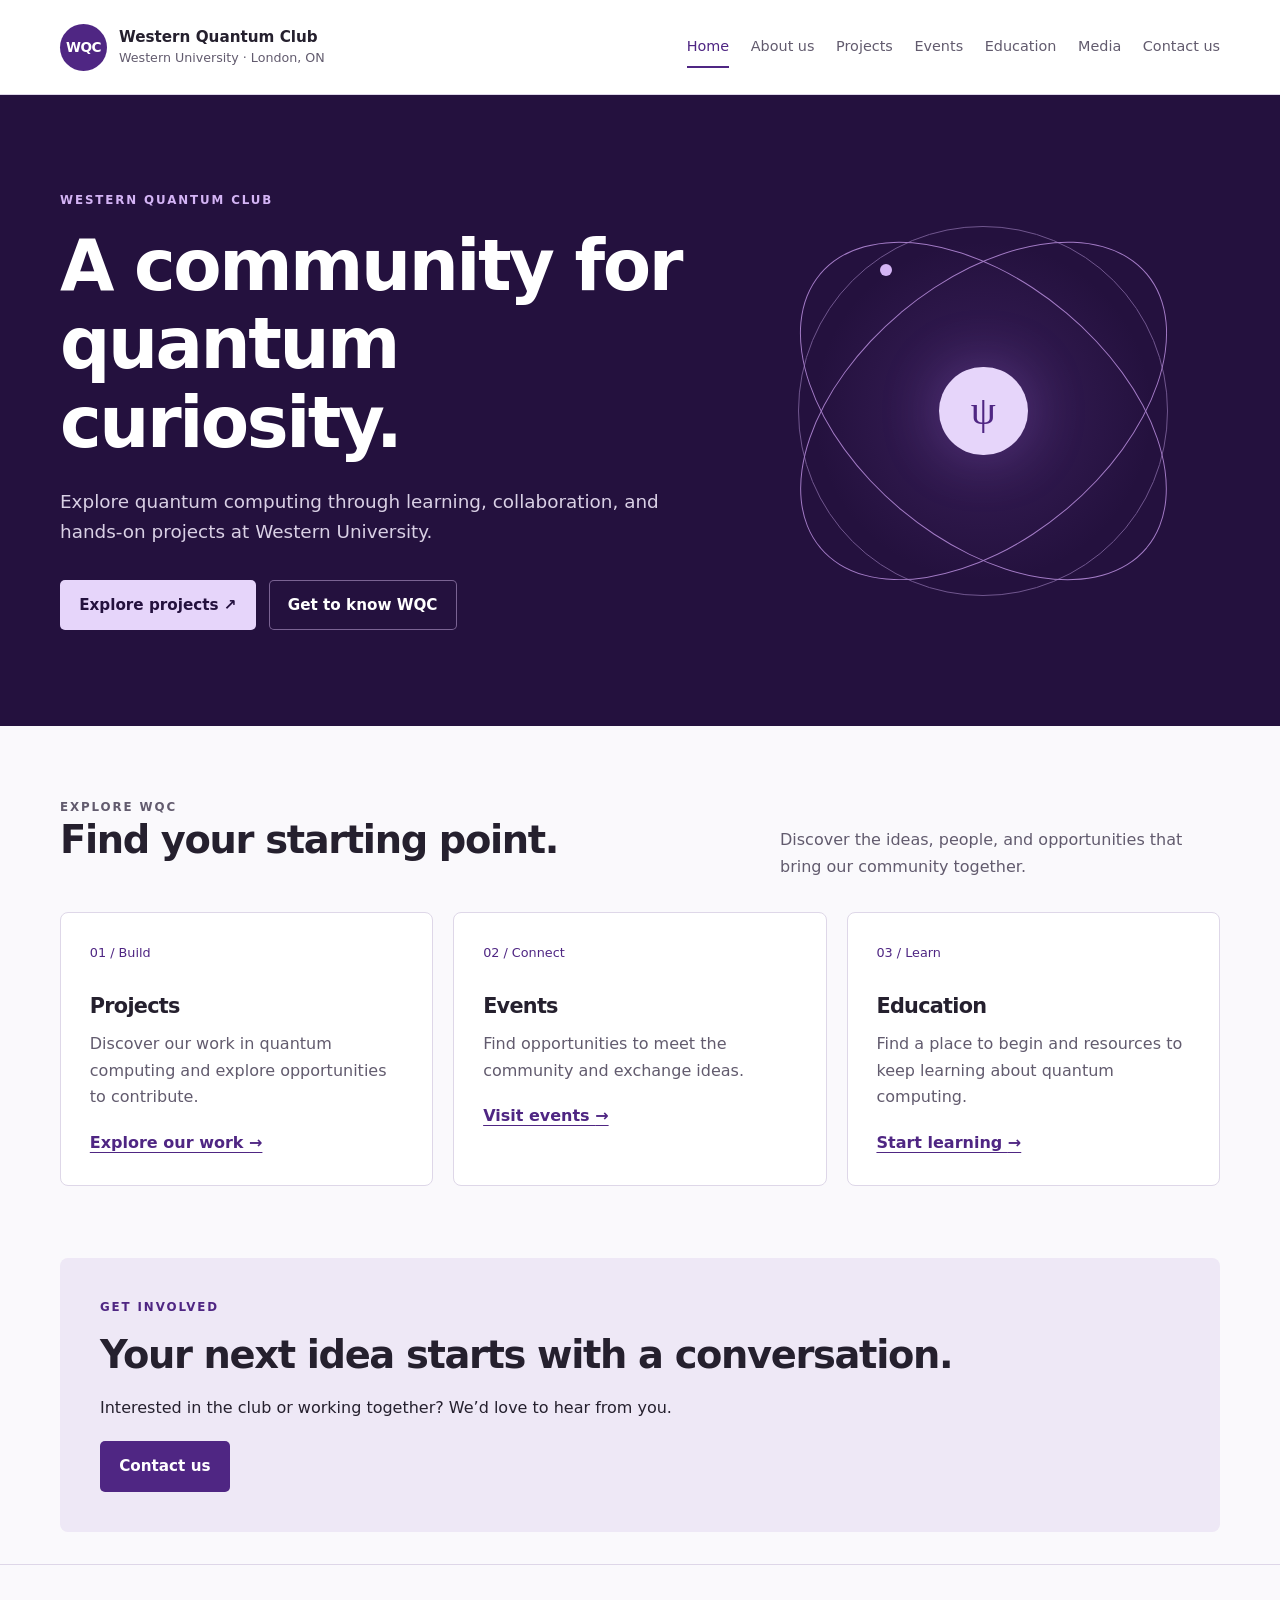
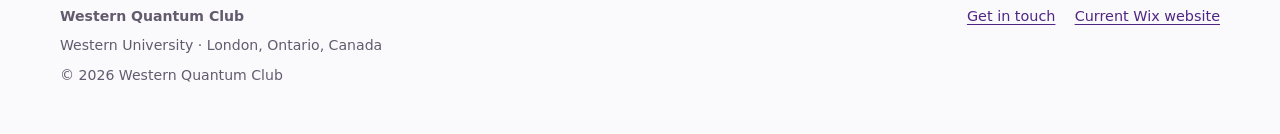
==== index.html @ f43104e0 "Add WQC website starter template" ====
<!doctype html>
<html lang="en">
<head>
  <meta charset="utf-8">
  <meta name="viewport" content="width=device-width, initial-scale=1">
  <title>Home | Western Quantum Club</title>
  <meta name="description" content="Explore quantum computing with Western Quantum Club at Western University.">
  <link rel="stylesheet" href="assets/css/styles.css">
  <script src="assets/js/site.js" defer></script>
</head>
<body data-page="home">
  <a class="skip-link" href="#main">Skip to content</a>
  <header id="site-header" class="site-header"></header>
  <main id="main" tabindex="-1">
    <!-- Landing page owner: replace this starter content as migration proceeds. -->
    <section class="hero">
      <div class="container hero-grid">
        <div>
          <p class="eyebrow">Western Quantum Club</p>
          <h1>A community for<br>quantum curiosity.</h1>
          <p class="lead">Explore quantum computing through learning, collaboration, and hands-on projects at Western University.</p>
          <div class="actions">
            <a class="button" href="projects/">Explore projects <span aria-hidden="true">↗</span></a>
            <a class="button secondary" href="about/">Get to know WQC</a>
          </div>
        </div>
        <div class="quantum-art" aria-hidden="true"><span>ψ</span><i></i></div>
      </div>
    </section>
    <section class="section container" aria-labelledby="explore-heading">
      <div class="section-heading">
        <div><p class="eyebrow">Explore WQC</p><h2 id="explore-heading">Find your starting point.</h2></div>
        <p>Discover the ideas, people, and opportunities that bring our community together.</p>
      </div>
      <div class="cards">
        <article class="card"><span class="card-number">01 / Build</span><h3>Projects</h3><p>Discover our work in quantum computing and explore opportunities to contribute.</p><a href="projects/">Explore our work <span aria-hidden="true">→</span></a></article>
        <article class="card"><span class="card-number">02 / Connect</span><h3>Events</h3><p>Find opportunities to meet the community and exchange ideas.</p><a href="events/">Visit events <span aria-hidden="true">→</span></a></article>
        <article class="card"><span class="card-number">03 / Learn</span><h3>Education</h3><p>Find a place to begin and resources to keep learning about quantum computing.</p><a href="education/">Start learning <span aria-hidden="true">→</span></a></article>
      </div>
    </section>
    <section class="container" aria-labelledby="community-heading">
      <div class="callout"><p class="eyebrow">Get involved</p><h2 id="community-heading">Your next idea starts with a conversation.</h2><p>Interested in the club or working together? We’d love to hear from you.</p><a class="button" href="contact/">Contact us</a></div>
    </section>
  </main>
  <footer id="site-footer" class="site-footer"></footer>
</body>
</html>
---- assets/css/styles.css ----
/* Shared design tokens: change club-wide colours and spacing here. */
:root {
  --purple: #4f2683;
  --purple-dark: #24113e;
  --lavender: #eee8f6;
  --paper: #faf9fc;
  --ink: #25202e;
  --muted: #625b6e;
  --line: #ded7e8;
  --width: 1160px;
}
* { box-sizing: border-box; }
body { margin: 0; background: var(--paper); color: var(--ink); font-family: system-ui, -apple-system, BlinkMacSystemFont, "Segoe UI", sans-serif; line-height: 1.65; }
a { color: var(--purple); text-underline-offset: .22em; }
a:hover { text-decoration-thickness: 2px; }
button { font: inherit; }
:focus-visible { outline: 3px solid #ae6ee8; outline-offset: 5px; }
.container { width: min(var(--width), calc(100% - 3rem)); margin-inline: auto; }
.skip-link { position: absolute; left: 1rem; top: -6rem; padding: .7rem 1rem; background: white; z-index: 20; }
.skip-link:focus { top: 1rem; }
.site-header { background: white; border-bottom: 1px solid var(--line); }
.header-inner { display: flex; align-items: center; justify-content: space-between; gap: 2rem; min-height: 94px; }
.brand { display: flex; align-items: center; gap: .75rem; text-decoration: none; color: var(--ink); line-height: 1.25; font-size: .95rem; font-weight: 650; }
.brand-mark { display: grid; place-items: center; width: 47px; height: 47px; border-radius: 50%; background: var(--purple); color: white; font-size: .85rem; letter-spacing: -.04em; }
.brand small { display: block; color: var(--muted); font-weight: 400; margin-top: .2rem; }
.nav-links { display: flex; gap: 1.35rem; align-items: center; }
.nav-links a { color: var(--muted); text-decoration: none; font-size: .9rem; padding-block: .45rem; }
.nav-links a:hover, .nav-links a[aria-current="page"] { color: var(--purple); }
.nav-links a[aria-current="page"] { box-shadow: 0 2px var(--purple); }
.menu-toggle { display: none; border: 1px solid var(--line); background: white; padding: .4rem .8rem; border-radius: 6px; color: var(--purple); cursor: pointer; }
.hero { background: var(--purple-dark); color: white; padding: 6rem 0; overflow: hidden; }
.hero-grid { display: grid; grid-template-columns: 1.35fr 1fr; align-items: center; gap: 3rem; }
.eyebrow { text-transform: uppercase; font-size: .74rem; letter-spacing: .16em; font-weight: 700; color: var(--purple); margin: 0 0 1rem; }
.hero .eyebrow { color: #d4b4f5; }
h1, h2, h3 { line-height: 1.12; letter-spacing: -.035em; }
h1 { font-size: clamp(2.6rem, 5.5vw, 4.8rem); font-weight: 600; margin: 0 0 1.5rem; max-width: 850px; }
h2 { font-size: clamp(1.8rem, 3vw, 2.5rem); font-weight: 600; margin: 0 0 1.2rem; }
h3 { font-size: 1.3rem; font-weight: 600; margin: 0 0 .8rem; }
p { margin: 0 0 1.2rem; }
.lead { max-width: 660px; font-size: 1.15rem; color: var(--muted); }
.hero .lead { color: #d9d0e5; }
.actions { display: flex; flex-wrap: wrap; gap: .8rem; margin-top: 2rem; }
.button { display: inline-block; padding: .8rem 1.2rem; background: var(--purple); color: white; border-radius: 5px; text-decoration: none; font-weight: 600; font-size: .95rem; }
.hero .button { background: #e6d5fa; color: var(--purple-dark); }
.hero .button.secondary { background: transparent; color: white; box-shadow: inset 0 0 0 1px #7a6393; }
.button:hover { filter: brightness(.93); }
.quantum-art { position: relative; width: 100%; max-width: 370px; aspect-ratio: 1; margin-inline: auto; border: 1px solid #70568e; border-radius: 50%; background: radial-gradient(circle, #7548a742, transparent 65%); }
.quantum-art::before, .quantum-art::after { content: ""; position: absolute; inset: 15% -8%; border: 1px solid #a37bc6; border-radius: 50%; transform: rotate(-40deg); }
.quantum-art::after { transform: rotate(40deg); }
.quantum-art span { position: absolute; inset: 38%; border-radius: 50%; display: grid; place-items: center; background: #e6d5fa; color: var(--purple); font: 2.5rem Georgia, serif; box-shadow: 0 0 60px #bc83ff40; }
.quantum-art i { position: absolute; top: 10%; left: 22%; width: 12px; height: 12px; background: #d4b4f5; border-radius: 50%; }
.section { padding-block: 4.5rem; }
.section-heading { display: flex; justify-content: space-between; align-items: end; gap: 2rem; margin-bottom: 2rem; }
.section-heading p { max-width: 440px; color: var(--muted); margin: 0; }
.cards { display: grid; grid-template-columns: repeat(3, 1fr); gap: 1.25rem; }
.card { background: white; border: 1px solid var(--line); padding: 1.8rem; border-radius: 8px; }
.card p { color: var(--muted); }
.card-number { display: block; color: var(--purple); font-size: .8rem; margin-bottom: 2rem; }
.card a { font-weight: 600; }
.callout { padding: 2.5rem; background: var(--lavender); border-radius: 8px; }
.page-intro { padding-block: 4rem 3rem; border-bottom: 1px solid var(--line); background: var(--lavender); }
.page-intro h1 { font-size: clamp(2.6rem, 5vw, 4rem); }
.breadcrumb { font-size: .85rem; color: var(--muted); margin-bottom: 2rem; }
.content-grid { display: grid; grid-template-columns: 1.4fr 1fr; gap: 3rem; align-items: start; }
.placeholder { background: white; border: 1px dashed #bcb0cb; border-radius: 8px; padding: 2rem; }
.placeholder-label { display: inline-block; font-size: .72rem; letter-spacing: .08em; text-transform: uppercase; background: var(--lavender); color: var(--purple); padding: .25rem .6rem; border-radius: 4px; margin-bottom: 1rem; }
.placeholder ul { padding-left: 1.3rem; color: var(--muted); }
.site-footer { border-top: 1px solid var(--line); padding-block: 2.5rem; margin-top: 2rem; }
.footer-inner { display: flex; justify-content: space-between; gap: 2rem; }
.site-footer p { color: var(--muted); font-size: .88rem; margin-bottom: .4rem; }
.footer-links { display: flex; gap: 1.2rem; align-items: start; font-size: .9rem; }
@media (max-width: 1000px) {
  .header-inner { flex-wrap: wrap; gap: 0; padding-block: 1rem; }
  .menu-toggle { display: inline-block; }
  .nav-links { display: none; width: 100%; flex-direction: column; align-items: stretch; gap: .2rem; padding-top: 1rem; }
  .nav-links.is-open { display: flex; }
  .nav-links a { padding: .6rem; }
  .hero { padding-block: 4rem; }
  .hero-grid { grid-template-columns: 1.4fr 1fr; }
}
@media (max-width: 680px) {
  .container { width: calc(100% - 2rem); }
  .hero-grid, .cards, .content-grid { grid-template-columns: 1fr; }
  .quantum-art { max-width: 220px; margin-top: 1rem; }
  .section { padding-block: 3rem; }
  .section-heading, .footer-inner { flex-direction: column; align-items: start; }
  .callout { padding: 1.5rem; }
  .page-intro { padding-block: 2.5rem 2rem; }
}
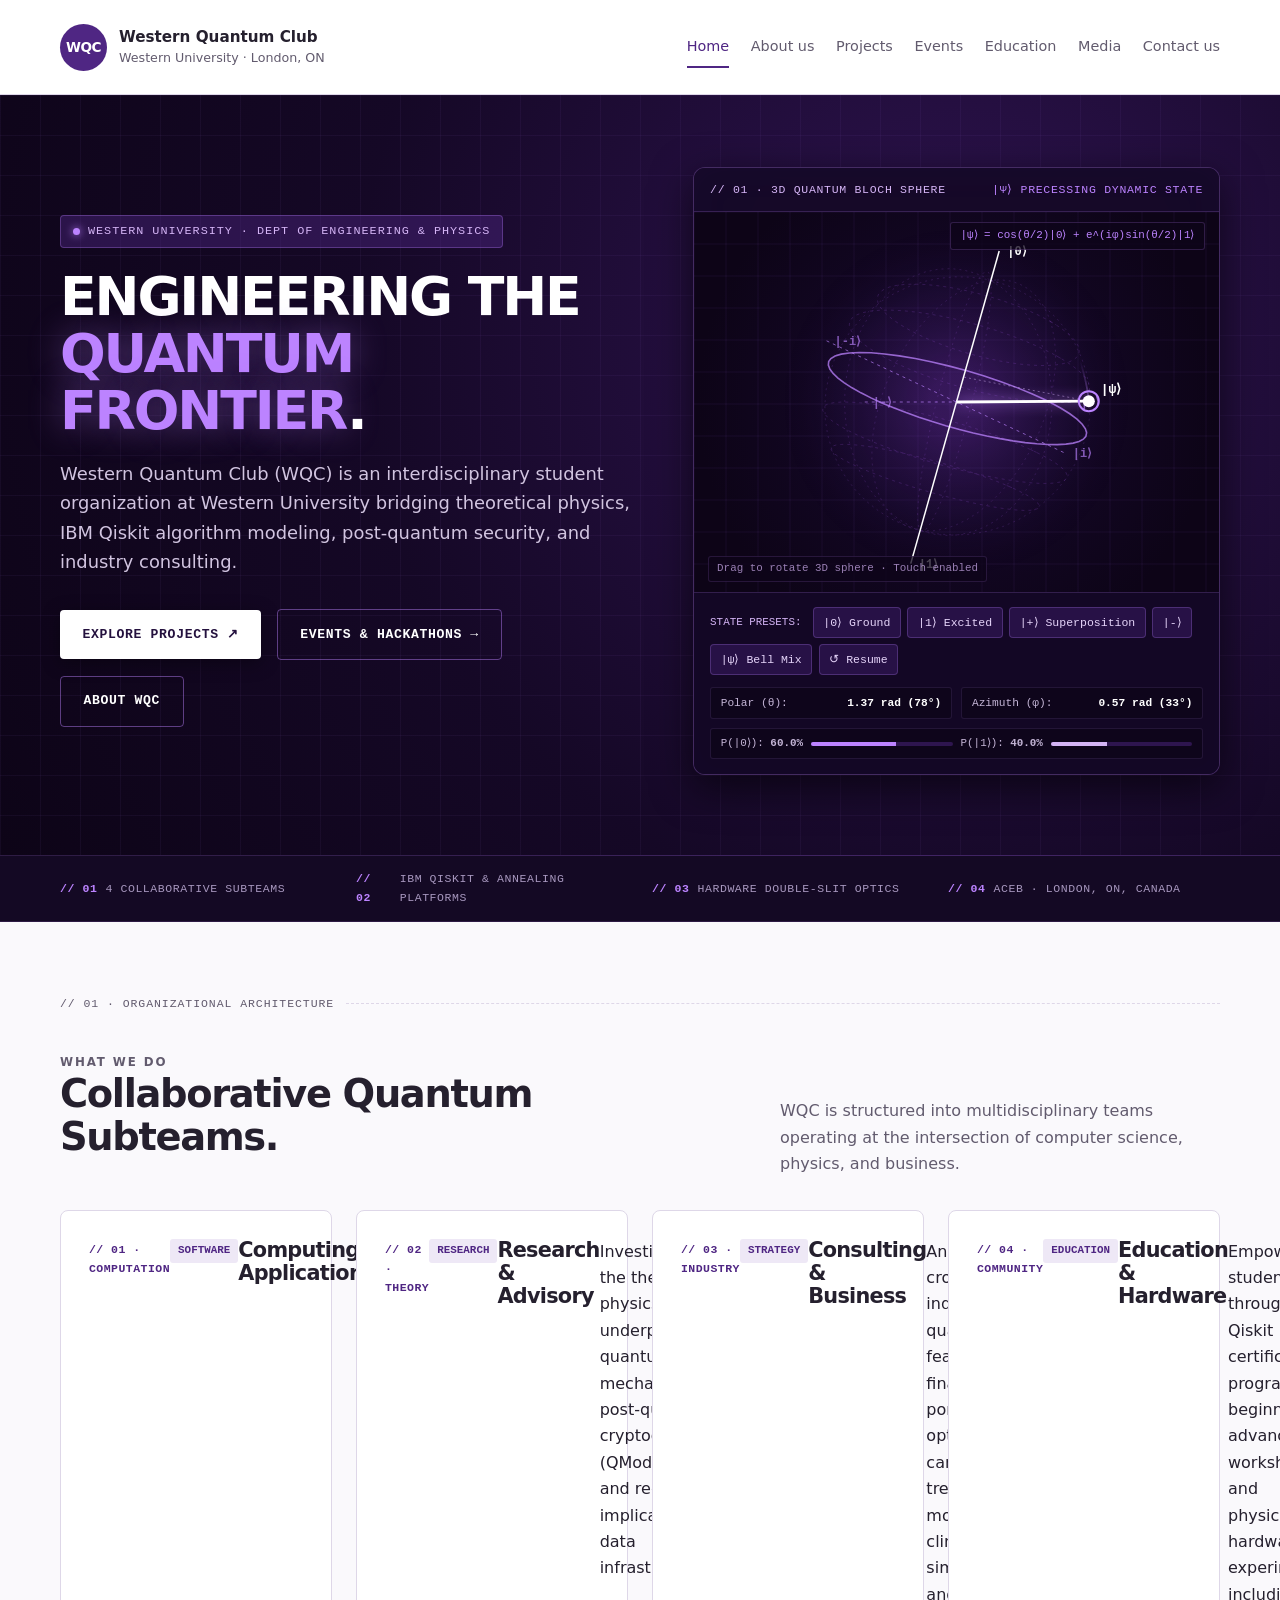
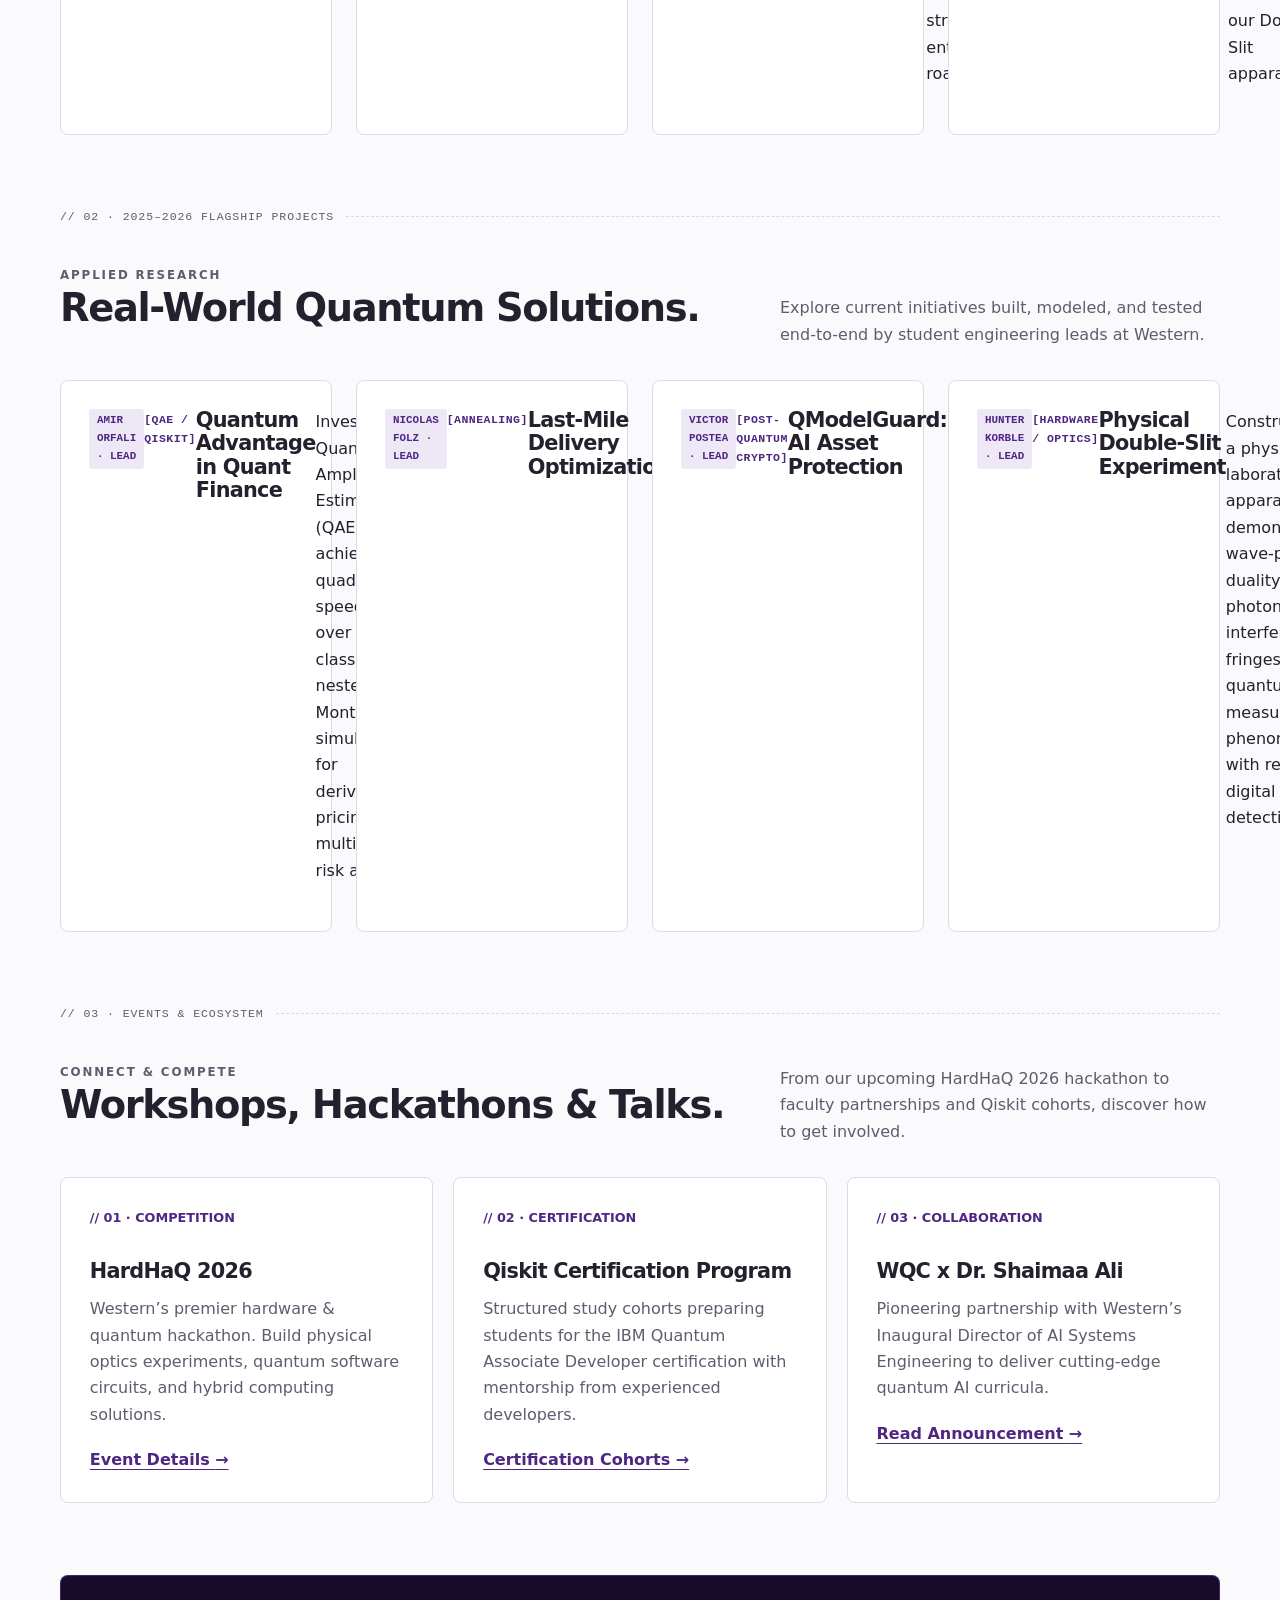
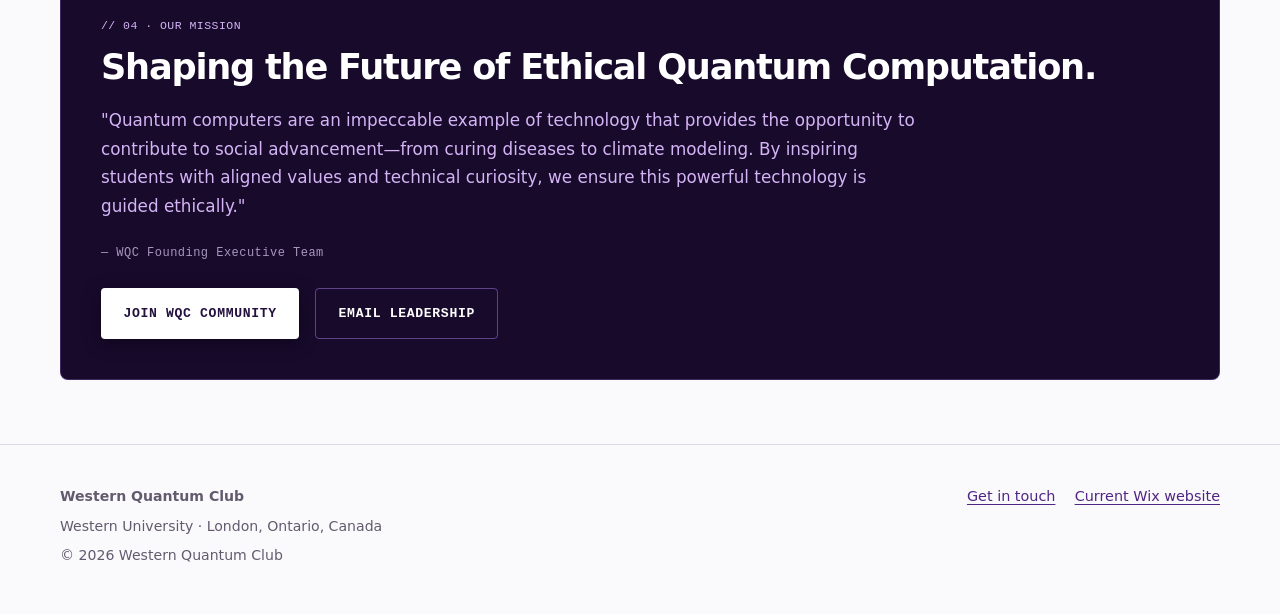
==== commit cef67231: "Enhance Home page with Waterloo Defence-inspired 3D Bloch sphere and quantum design" ====
--- a/index.html
+++ b/index.html
@@ -4,44 +4,286 @@
   <meta charset="utf-8">
   <meta name="viewport" content="width=device-width, initial-scale=1">
   <title>Home | Western Quantum Club</title>
-  <meta name="description" content="Explore quantum computing with Western Quantum Club at Western University.">
+  <meta name="description" content="Explore quantum computing with Western Quantum Club at Western University. Engineering quantum algorithms, Qiskit modeling, and research.">
   <link rel="stylesheet" href="assets/css/styles.css">
   <script src="assets/js/site.js" defer></script>
+  <script src="assets/js/bloch-sphere.js" defer></script>
 </head>
 <body data-page="home">
   <a class="skip-link" href="#main">Skip to content</a>
   <header id="site-header" class="site-header"></header>
+
   <main id="main" tabindex="-1">
-    <!-- Landing page owner: replace this starter content as migration proceeds. -->
-    <section class="hero">
-      <div class="container hero-grid">
-        <div>
-          <p class="eyebrow">Western Quantum Club</p>
-          <h1>A community for<br>quantum curiosity.</h1>
-          <p class="lead">Explore quantum computing through learning, collaboration, and hands-on projects at Western University.</p>
-          <div class="actions">
-            <a class="button" href="projects/">Explore projects <span aria-hidden="true">↗</span></a>
-            <a class="button secondary" href="about/">Get to know WQC</a>
-          </div>
-        </div>
-        <div class="quantum-art" aria-hidden="true"><span>ψ</span><i></i></div>
-      </div>
-    </section>
-    <section class="section container" aria-labelledby="explore-heading">
+    
+    <!-- Hero Section: Waterloo Defence-inspired Quantum Visualizer -->
+    <section class="hero-quantum" aria-labelledby="hero-heading">
+      <div class="container hero-quantum-grid">
+        
+        <!-- Left: Copy & Actions -->
+        <div>
+          <div class="tech-tag">
+            <span aria-hidden="true" style="display:inline-block;width:7px;height:7px;border-radius:50%;background:#bc83ff;box-shadow:0 0 8px #bc83ff;"></span>
+            <span>Western University · Dept of Engineering &amp; Physics</span>
+          </div>
+          
+          <h1 id="hero-heading" class="hero-title-tech">
+            Engineering the <br>
+            <span>Quantum Frontier</span>.
+          </h1>
+          
+          <p class="hero-lead-tech">
+            Western Quantum Club (WQC) is an interdisciplinary student organization at Western University bridging theoretical physics, IBM Qiskit algorithm modeling, post-quantum security, and industry consulting.
+          </p>
+          
+          <div class="tech-actions">
+            <a class="btn-tech" href="projects/">Explore Projects <span aria-hidden="true">↗</span></a>
+            <a class="btn-tech-outline" href="events/">Events &amp; Hackathons <span aria-hidden="true">→</span></a>
+            <a class="btn-tech-outline" href="about/">About WQC</a>
+          </div>
+        </div>
+
+        <!-- Right: Interactive 3D Bloch Sphere Visualizer -->
+        <div class="bloch-box" aria-label="Interactive 3D Bloch Sphere Simulation">
+          <div class="bloch-header">
+            <span>// 01 · 3D Quantum Bloch Sphere</span>
+            <span id="bloch-state-text" style="color:var(--accent-violet);">|ψ⟩ Precessing Dynamic State</span>
+          </div>
+
+          <div class="bloch-canvas-container">
+            <canvas id="bloch-canvas" aria-label="3D Bloch Sphere Canvas"></canvas>
+            <div class="bloch-hud-hint">Drag to rotate 3D sphere · Touch enabled</div>
+            <div class="bloch-hud-readout">|ψ⟩ = cos(θ/2)|0⟩ + e^(iφ)sin(θ/2)|1⟩</div>
+          </div>
+
+          <div class="bloch-footer-controls">
+            <!-- Preset State Buttons -->
+            <div class="bloch-presets-bar">
+              <span class="bloch-presets-label">State Presets:</span>
+              <button type="button" class="preset-chip" data-bloch-preset="zero">|0⟩ Ground</button>
+              <button type="button" class="preset-chip" data-bloch-preset="one">|1⟩ Excited</button>
+              <button type="button" class="preset-chip" data-bloch-preset="plus">|+⟩ Superposition</button>
+              <button type="button" class="preset-chip" data-bloch-preset="minus">|-⟩</button>
+              <button type="button" class="preset-chip" data-bloch-preset="super">|ψ⟩ Bell Mix</button>
+              <button type="button" class="preset-chip" id="bloch-resume-anim">↺ Resume</button>
+            </div>
+
+            <!-- Live Telemetry Readout -->
+            <div class="bloch-telemetry-grid">
+              <div class="telemetry-row">
+                <span>Polar (θ):</span>
+                <span class="telemetry-val" id="bloch-theta-val">1.05 rad (60°)</span>
+              </div>
+              <div class="telemetry-row">
+                <span>Azimuth (φ):</span>
+                <span class="telemetry-val" id="bloch-phi-val">0.79 rad (45°)</span>
+              </div>
+              <div class="telemetry-row" style="grid-column: span 2;">
+                <div class="prob-meter">
+                  <span style="font-size:0.68rem;min-width:55px;">P(|0⟩): <strong id="bloch-p0-val">75.0%</strong></span>
+                  <div class="meter-track"><div id="bloch-p0-bar" class="meter-fill" style="width:75%;"></div></div>
+                  <span style="font-size:0.68rem;min-width:55px;text-align:right;">P(|1⟩): <strong id="bloch-p1-val">25.0%</strong></span>
+                  <div class="meter-track"><div id="bloch-p1-bar" class="meter-fill" style="width:25%;background:#d4b4f5;"></div></div>
+                </div>
+              </div>
+            </div>
+          </div>
+        </div>
+
+      </div>
+    </section>
+
+    <!-- Technical Telemetry / System Strip -->
+    <div class="telemetry-ticker">
+      <div class="container ticker-grid">
+        <div class="ticker-item">
+          <span class="ticker-num">// 01</span>
+          <span>4 Collaborative Subteams</span>
+        </div>
+        <div class="ticker-item">
+          <span class="ticker-num">// 02</span>
+          <span>IBM Qiskit &amp; Annealing Platforms</span>
+        </div>
+        <div class="ticker-item">
+          <span class="ticker-num">// 03</span>
+          <span>Hardware Double-Slit Optics</span>
+        </div>
+        <div class="ticker-item">
+          <span class="ticker-num">// 04</span>
+          <span>ACEB · London, ON, Canada</span>
+        </div>
+      </div>
+    </div>
+
+    <!-- Section 01: Core Divisions -->
+    <section class="section container" aria-labelledby="subteams-heading">
+      <div class="tech-divider">
+        <span>// 01 · Organizational Architecture</span>
+      </div>
+      
       <div class="section-heading">
-        <div><p class="eyebrow">Explore WQC</p><h2 id="explore-heading">Find your starting point.</h2></div>
-        <p>Discover the ideas, people, and opportunities that bring our community together.</p>
-      </div>
-      <div class="cards">
-        <article class="card"><span class="card-number">01 / Build</span><h3>Projects</h3><p>Discover our work in quantum computing and explore opportunities to contribute.</p><a href="projects/">Explore our work <span aria-hidden="true">→</span></a></article>
-        <article class="card"><span class="card-number">02 / Connect</span><h3>Events</h3><p>Find opportunities to meet the community and exchange ideas.</p><a href="events/">Visit events <span aria-hidden="true">→</span></a></article>
-        <article class="card"><span class="card-number">03 / Learn</span><h3>Education</h3><p>Find a place to begin and resources to keep learning about quantum computing.</p><a href="education/">Start learning <span aria-hidden="true">→</span></a></article>
-      </div>
-    </section>
-    <section class="container" aria-labelledby="community-heading">
-      <div class="callout"><p class="eyebrow">Get involved</p><h2 id="community-heading">Your next idea starts with a conversation.</h2><p>Interested in the club or working together? We’d love to hear from you.</p><a class="button" href="contact/">Contact us</a></div>
-    </section>
+        <div>
+          <p class="eyebrow">What We Do</p>
+          <h2 id="subteams-heading">Collaborative Quantum Subteams.</h2>
+        </div>
+        <p>WQC is structured into multidisciplinary teams operating at the intersection of computer science, physics, and business.</p>
+      </div>
+
+      <div class="tech-card-grid">
+        <article class="tech-card">
+          <div class="card-tech-header">
+            <span class="hud-mono" style="color:var(--purple);font-weight:700;">// 01 · COMPUTATION</span>
+            <span class="badge-pill">Software</span>
+          </div>
+          <h3>Computing Applications</h3>
+          <p>Modeling breakthrough quantum algorithms with IBM's Qiskit SDK. Developing open-source solutions for nested Monte Carlo financial simulations and annealing logistics.</p>
+          <a class="hud-mono" style="font-size:0.8rem;font-weight:700;margin-top:auto;" href="projects/">Explore software models <span aria-hidden="true">→</span></a>
+        </article>
+
+        <article class="tech-card">
+          <div class="card-tech-header">
+            <span class="hud-mono" style="color:var(--purple);font-weight:700;">// 02 · THEORY</span>
+            <span class="badge-pill">Research</span>
+          </div>
+          <h3>Research &amp; Advisory</h3>
+          <p>Investigating the theoretical physics underpinning quantum mechanics, post-quantum cryptography (QModelGuard), and regulatory implications for data infrastructure.</p>
+          <a class="hud-mono" style="font-size:0.8rem;font-weight:700;margin-top:auto;" href="projects/">Read research papers <span aria-hidden="true">→</span></a>
+        </article>
+
+        <article class="tech-card">
+          <div class="card-tech-header">
+            <span class="hud-mono" style="color:var(--purple);font-weight:700;">// 03 · INDUSTRY</span>
+            <span class="badge-pill">Strategy</span>
+          </div>
+          <h3>Consulting &amp; Business</h3>
+          <p>Analyzing cross-industry quantum feasibility: financial portfolio optimization, cancer treatment models, climate simulation, and strategic enterprise roadmaps.</p>
+          <a class="hud-mono" style="font-size:0.8rem;font-weight:700;margin-top:auto;" href="about/">Learn our strategy <span aria-hidden="true">→</span></a>
+        </article>
+
+        <article class="tech-card">
+          <div class="card-tech-header">
+            <span class="hud-mono" style="color:var(--purple);font-weight:700;">// 04 · COMMUNITY</span>
+            <span class="badge-pill">Education</span>
+          </div>
+          <h3>Education &amp; Hardware</h3>
+          <p>Empowering students through Qiskit certification programs, beginner-to-advanced workshops, and physical hardware experiments including our Double-Slit apparatus.</p>
+          <a class="hud-mono" style="font-size:0.8rem;font-weight:700;margin-top:auto;" href="education/">Join a workshop <span aria-hidden="true">→</span></a>
+        </article>
+      </div>
+    </section>
+
+    <!-- Section 02: 2025-2026 Flagship Projects -->
+    <section class="section container" style="padding-top:0;" aria-labelledby="projects-heading">
+      <div class="tech-divider">
+        <span>// 02 · 2025–2026 Flagship Projects</span>
+      </div>
+
+      <div class="section-heading">
+        <div>
+          <p class="eyebrow">Applied Research</p>
+          <h2 id="projects-heading">Real-World Quantum Solutions.</h2>
+        </div>
+        <p>Explore current initiatives built, modeled, and tested end-to-end by student engineering leads at Western.</p>
+      </div>
+
+      <div class="tech-card-grid">
+        <article class="tech-card">
+          <div class="card-tech-header">
+            <span class="badge-pill">Amir Orfali · Lead</span>
+            <span class="hud-mono" style="color:var(--purple);font-weight:bold;">[QAE / QISKIT]</span>
+          </div>
+          <h3>Quantum Advantage in Quant Finance</h3>
+          <p>Investigating Quantum Amplitude Estimation (QAE) to achieve quadratic speedup over classical nested Monte Carlo simulations for derivative pricing and multi-asset risk analysis.</p>
+          <a class="hud-mono" style="font-size:0.8rem;font-weight:700;margin-top:auto;" href="projects/">Project breakdown <span aria-hidden="true">↗</span></a>
+        </article>
+
+        <article class="tech-card">
+          <div class="card-tech-header">
+            <span class="badge-pill">Nicolas Folz · Lead</span>
+            <span class="hud-mono" style="color:var(--purple);font-weight:bold;">[ANNEALING]</span>
+          </div>
+          <h3>Last-Mile Delivery Optimization</h3>
+          <p>Modeling NP-hard vehicle routing constraints using quantum annealing algorithms, benchmarking speed and route efficiency against standard classical heuristics.</p>
+          <a class="hud-mono" style="font-size:0.8rem;font-weight:700;margin-top:auto;" href="projects/">Project breakdown <span aria-hidden="true">↗</span></a>
+        </article>
+
+        <article class="tech-card">
+          <div class="card-tech-header">
+            <span class="badge-pill">Victor Postea · Lead</span>
+            <span class="hud-mono" style="color:var(--purple);font-weight:bold;">[POST-QUANTUM CRYPTO]</span>
+          </div>
+          <h3>QModelGuard: AI Asset Protection</h3>
+          <p>Securing high-value machine learning weights from harvest-now-decrypt-later attacks using post-quantum cryptographic libraries, lattice-based encryption, and digital signatures.</p>
+          <a class="hud-mono" style="font-size:0.8rem;font-weight:700;margin-top:auto;" href="projects/">Project breakdown <span aria-hidden="true">↗</span></a>
+        </article>
+
+        <article class="tech-card">
+          <div class="card-tech-header">
+            <span class="badge-pill">Hunter Korble · Lead</span>
+            <span class="hud-mono" style="color:var(--purple);font-weight:bold;">[HARDWARE / OPTICS]</span>
+          </div>
+          <h3>Physical Double-Slit Experiment</h3>
+          <p>Constructing a physical laboratory apparatus to demonstrate wave-particle duality, photon interference fringes, and quantum measurement phenomena with real-time digital detection.</p>
+          <a class="hud-mono" style="font-size:0.8rem;font-weight:700;margin-top:auto;" href="projects/">Project breakdown <span aria-hidden="true">↗</span></a>
+        </article>
+      </div>
+    </section>
+
+    <!-- Section 03: Events & Community Spotlight -->
+    <section class="section container" style="padding-top:0;" aria-labelledby="events-spotlight-heading">
+      <div class="tech-divider">
+        <span>// 03 · Events &amp; Ecosystem</span>
+      </div>
+
+      <div class="section-heading">
+        <div>
+          <p class="eyebrow">Connect &amp; Compete</p>
+          <h2 id="events-spotlight-heading">Workshops, Hackathons &amp; Talks.</h2>
+        </div>
+        <p>From our upcoming HardHaQ 2026 hackathon to faculty partnerships and Qiskit cohorts, discover how to get involved.</p>
+      </div>
+
+      <div class="cards" style="grid-template-columns: repeat(3, 1fr);">
+        <article class="card">
+          <span class="card-number" style="color:var(--purple);font-weight:700;">// 01 · COMPETITION</span>
+          <h3>HardHaQ 2026</h3>
+          <p>Western’s premier hardware &amp; quantum hackathon. Build physical optics experiments, quantum software circuits, and hybrid computing solutions.</p>
+          <a href="events/">Event Details <span aria-hidden="true">→</span></a>
+        </article>
+
+        <article class="card">
+          <span class="card-number" style="color:var(--purple);font-weight:700;">// 02 · CERTIFICATION</span>
+          <h3>Qiskit Certification Program</h3>
+          <p>Structured study cohorts preparing students for the IBM Quantum Associate Developer certification with mentorship from experienced developers.</p>
+          <a href="events/">Certification Cohorts <span aria-hidden="true">→</span></a>
+        </article>
+
+        <article class="card">
+          <span class="card-number" style="color:var(--purple);font-weight:700;">// 03 · COLLABORATION</span>
+          <h3>WQC x Dr. Shaimaa Ali</h3>
+          <p>Pioneering partnership with Western’s Inaugural Director of AI Systems Engineering to deliver cutting-edge quantum AI curricula.</p>
+          <a href="events/">Read Announcement <span aria-hidden="true">→</span></a>
+        </article>
+      </div>
+    </section>
+
+    <!-- Section 04: Founders' Mission Callout -->
+    <section class="container" style="margin-bottom:4rem;" aria-labelledby="mission-heading">
+      <div class="callout" style="background:#170a2b;color:#ffffff;border:1px solid rgba(188,131,255,0.25);">
+        <div class="hud-mono" style="font-size:0.72rem;color:var(--accent-lilac);margin-bottom:0.75rem;">// 04 · OUR MISSION</div>
+        <h2 id="mission-heading" style="color:#ffffff;font-size:clamp(1.6rem,2.8vw,2.2rem);">Shaping the Future of Ethical Quantum Computation.</h2>
+        <p style="color:#d4b4f5;max-width:820px;font-size:1.05rem;line-height:1.7;margin-bottom:1.5rem;">
+          "Quantum computers are an impeccable example of technology that provides the opportunity to contribute to social advancement—from curing diseases to climate modeling. By inspiring students with aligned values and technical curiosity, we ensure this powerful technology is guided ethically."
+        </p>
+        <div class="hud-mono" style="font-size:0.75rem;color:#a797be;margin-bottom:1.5rem;">— WQC Founding Executive Team</div>
+        <div style="display:flex;flex-wrap:wrap;gap:1rem;">
+          <a class="btn-tech" href="contact/">Join WQC Community</a>
+          <a class="btn-tech-outline" href="mailto:WEQuantumClub@gmail.com">Email Leadership</a>
+        </div>
+      </div>
+    </section>
+
   </main>
+
   <footer id="site-footer" class="site-footer"></footer>
 </body>
 </html>
--- a/assets/css/styles.css
+++ b/assets/css/styles.css
@@ -87,3 +87,573 @@
   .callout { padding: 1.5rem; }
   .page-intro { padding-block: 2.5rem 2rem; }
 }
+
+/* ==========================================================================
+   WATERLOO DEFENCE-INSPIRED QUANTUM DESIGN EXTENSIONS
+   Tailored for Western Quantum Club (Home & Events pages)
+   ========================================================================== */
+
+:root {
+  --tech-mono: ui-monospace, SFMono-Regular, Menlo, Monaco, Consolas, "Liberation Mono", "Courier New", monospace;
+  --accent-cyan: #79e2f2;
+  --accent-violet: #bc83ff;
+  --accent-lilac: #d4b4f5;
+  --bg-deep: #0e051a;
+  --surface-tech: #170a2b;
+  --surface-tech-hover: #220f3d;
+  --line-tech: rgba(188, 131, 255, 0.18);
+  --line-dashed: 1px dashed rgba(188, 131, 255, 0.35);
+}
+
+.hud-mono {
+  font-family: var(--tech-mono);
+  letter-spacing: 0.04em;
+}
+
+/* Hero Quantum (Waterloo Defence Dark Grid & Bloch Visualizer) */
+.hero-quantum {
+  background: radial-gradient(circle at 75% 30%, #2e1350 0%, #150826 55%, #0d0417 100%);
+  color: #faf9fc;
+  border-bottom: 1px solid var(--line-tech);
+  padding: 4.5rem 0 5rem;
+  position: relative;
+  overflow: hidden;
+}
+
+.hero-quantum::before {
+  content: "";
+  position: absolute;
+  inset: 0;
+  background-image: 
+    linear-gradient(to right, rgba(188, 131, 255, 0.05) 1px, transparent 1px),
+    linear-gradient(to bottom, rgba(188, 131, 255, 0.05) 1px, transparent 1px);
+  background-size: 40px 40px;
+  pointer-events: none;
+}
+
+.hero-quantum-grid {
+  display: grid;
+  grid-template-columns: 1.15fr 1.05fr;
+  align-items: center;
+  gap: 3.5rem;
+  position: relative;
+  z-index: 2;
+}
+
+.tech-tag {
+  display: inline-flex;
+  align-items: center;
+  gap: 0.5rem;
+  font-family: var(--tech-mono);
+  font-size: 0.74rem;
+  text-transform: uppercase;
+  letter-spacing: 0.08em;
+  color: var(--accent-lilac);
+  background: rgba(79, 38, 131, 0.45);
+  border: 1px solid rgba(188, 131, 255, 0.3);
+  padding: 0.35rem 0.75rem;
+  border-radius: 4px;
+  margin-bottom: 1.25rem;
+}
+
+.hero-title-tech {
+  font-size: clamp(2.4rem, 4.2vw, 3.8rem);
+  font-weight: 700;
+  line-height: 1.06;
+  letter-spacing: -0.04em;
+  color: #ffffff;
+  margin: 0 0 1.25rem;
+  text-transform: uppercase;
+}
+
+.hero-title-tech span {
+  color: var(--accent-violet);
+  text-shadow: 0 0 35px rgba(188, 131, 255, 0.45);
+}
+
+.hero-lead-tech {
+  font-size: 1.12rem;
+  line-height: 1.65;
+  color: #d1c4e0;
+  max-width: 580px;
+  margin-bottom: 2rem;
+}
+
+.tech-actions {
+  display: flex;
+  flex-wrap: wrap;
+  gap: 1rem;
+  align-items: center;
+}
+
+.btn-tech {
+  display: inline-flex;
+  align-items: center;
+  gap: 0.5rem;
+  font-family: var(--tech-mono);
+  font-size: 0.82rem;
+  text-transform: uppercase;
+  font-weight: 600;
+  letter-spacing: 0.05em;
+  padding: 0.85rem 1.4rem;
+  background: #ffffff;
+  color: var(--purple-dark);
+  text-decoration: none;
+  border-radius: 4px;
+  transition: all 0.2s ease;
+  box-shadow: 0 4px 18px rgba(0, 0, 0, 0.35);
+}
+
+.btn-tech:hover {
+  background: var(--accent-lilac);
+  transform: translateY(-1px);
+}
+
+.btn-tech-outline {
+  display: inline-flex;
+  align-items: center;
+  gap: 0.5rem;
+  font-family: var(--tech-mono);
+  font-size: 0.82rem;
+  text-transform: uppercase;
+  font-weight: 600;
+  letter-spacing: 0.05em;
+  padding: 0.85rem 1.4rem;
+  background: transparent;
+  color: #ffffff;
+  text-decoration: none;
+  border: 1px solid rgba(188, 131, 255, 0.45);
+  border-radius: 4px;
+  transition: all 0.2s ease;
+}
+
+.btn-tech-outline:hover {
+  background: rgba(188, 131, 255, 0.12);
+  border-color: var(--accent-violet);
+}
+
+/* 3D Bloch Sphere Component Container */
+.bloch-box {
+  background: rgba(14, 5, 26, 0.85);
+  border: 1px solid rgba(188, 131, 255, 0.3);
+  border-radius: 12px;
+  overflow: hidden;
+  box-shadow: 0 12px 40px rgba(0, 0, 0, 0.6), inset 0 0 30px rgba(79, 38, 131, 0.2);
+  backdrop-filter: blur(8px);
+}
+
+.bloch-header {
+  display: flex;
+  justify-content: space-between;
+  align-items: center;
+  padding: 0.75rem 1rem;
+  background: rgba(23, 10, 43, 0.85);
+  border-bottom: 1px solid rgba(188, 131, 255, 0.2);
+  font-family: var(--tech-mono);
+  font-size: 0.72rem;
+  color: var(--accent-lilac);
+  text-transform: uppercase;
+  letter-spacing: 0.06em;
+}
+
+.bloch-canvas-container {
+  position: relative;
+  width: 100%;
+  height: 380px;
+  display: flex;
+  align-items: center;
+  justify-content: center;
+  background: radial-gradient(circle at center, #180930 0%, #0d0417 80%);
+}
+
+#bloch-canvas {
+  width: 100%;
+  height: 100%;
+  display: block;
+  cursor: grab;
+}
+
+#bloch-canvas:active {
+  cursor: grabbing;
+}
+
+.bloch-hud-hint {
+  position: absolute;
+  bottom: 10px;
+  left: 14px;
+  font-family: var(--tech-mono);
+  font-size: 0.68rem;
+  color: rgba(212, 180, 245, 0.7);
+  pointer-events: none;
+  background: rgba(14, 5, 26, 0.75);
+  padding: 0.2rem 0.5rem;
+  border-radius: 3px;
+  border: 1px solid rgba(188, 131, 255, 0.15);
+}
+
+.bloch-hud-readout {
+  position: absolute;
+  top: 10px;
+  right: 14px;
+  font-family: var(--tech-mono);
+  font-size: 0.68rem;
+  color: var(--accent-violet);
+  pointer-events: none;
+  background: rgba(14, 5, 26, 0.75);
+  padding: 0.25rem 0.6rem;
+  border-radius: 3px;
+  border: 1px solid rgba(188, 131, 255, 0.2);
+}
+
+.bloch-footer-controls {
+  padding: 0.9rem 1rem;
+  background: rgba(20, 8, 38, 0.95);
+  border-top: 1px solid rgba(188, 131, 255, 0.18);
+}
+
+.bloch-presets-bar {
+  display: flex;
+  flex-wrap: wrap;
+  gap: 0.4rem;
+  align-items: center;
+  margin-bottom: 0.75rem;
+}
+
+.bloch-presets-label {
+  font-family: var(--tech-mono);
+  font-size: 0.68rem;
+  color: var(--accent-lilac);
+  text-transform: uppercase;
+  margin-right: 0.3rem;
+}
+
+.preset-chip {
+  font-family: var(--tech-mono);
+  font-size: 0.72rem;
+  padding: 0.3rem 0.6rem;
+  background: rgba(79, 38, 131, 0.35);
+  color: #e6d5fa;
+  border: 1px solid rgba(188, 131, 255, 0.25);
+  border-radius: 4px;
+  cursor: pointer;
+  transition: all 0.15s ease;
+}
+
+.preset-chip:hover {
+  background: rgba(188, 131, 255, 0.25);
+  color: #ffffff;
+  border-color: var(--accent-violet);
+}
+
+.preset-chip.is-active {
+  background: var(--purple);
+  color: #ffffff;
+  border-color: var(--accent-violet);
+  box-shadow: 0 0 10px rgba(188, 131, 255, 0.5);
+}
+
+.bloch-telemetry-grid {
+  display: grid;
+  grid-template-columns: repeat(2, 1fr);
+  gap: 0.6rem;
+  font-family: var(--tech-mono);
+  font-size: 0.7rem;
+  color: #c4b5d6;
+}
+
+.telemetry-row {
+  display: flex;
+  justify-content: space-between;
+  align-items: center;
+  background: rgba(13, 5, 23, 0.6);
+  padding: 0.35rem 0.6rem;
+  border-radius: 3px;
+  border: 1px solid rgba(188, 131, 255, 0.12);
+}
+
+.telemetry-val {
+  color: #ffffff;
+  font-weight: 600;
+}
+
+.prob-meter {
+  display: flex;
+  align-items: center;
+  gap: 0.5rem;
+  width: 100%;
+}
+
+.meter-track {
+  flex: 1;
+  height: 4px;
+  background: rgba(79, 38, 131, 0.5);
+  border-radius: 2px;
+  overflow: hidden;
+}
+
+.meter-fill {
+  height: 100%;
+  background: var(--accent-violet);
+  transition: width 0.1s linear;
+}
+
+/* Technical Overview Strip */
+.telemetry-ticker {
+  background: #140924;
+  border-bottom: 1px solid rgba(188, 131, 255, 0.15);
+  padding: 0.85rem 0;
+  font-family: var(--tech-mono);
+  font-size: 0.72rem;
+  text-transform: uppercase;
+  letter-spacing: 0.05em;
+  color: #a797be;
+}
+
+.ticker-grid {
+  display: grid;
+  grid-template-columns: repeat(4, 1fr);
+  gap: 1.5rem;
+}
+
+.ticker-item {
+  display: flex;
+  align-items: center;
+  gap: 0.5rem;
+}
+
+.ticker-num {
+  color: var(--accent-violet);
+  font-weight: bold;
+}
+
+/* Waterloo Defence Technical Section Header */
+.tech-divider {
+  display: flex;
+  align-items: center;
+  gap: 0.75rem;
+  font-family: var(--tech-mono);
+  font-size: 0.72rem;
+  text-transform: uppercase;
+  letter-spacing: 0.08em;
+  color: var(--muted);
+  margin-bottom: 2.5rem;
+}
+
+.tech-divider::after {
+  content: "";
+  flex: 1;
+  border-top: 1px dashed var(--line);
+}
+
+.tech-divider-dark {
+  color: var(--accent-lilac);
+}
+.tech-divider-dark::after {
+  border-top: 1px dashed rgba(188, 131, 255, 0.35);
+}
+
+/* Modular High-Tech Cards */
+.tech-card-grid {
+  display: grid;
+  grid-template-columns: repeat(auto-fit, minmax(260px, 1fr));
+  gap: 1.5rem;
+}
+
+.tech-card {
+  background: #ffffff;
+  border: 1px solid var(--line);
+  border-radius: 8px;
+  padding: 1.75rem;
+  position: relative;
+  transition: all 0.2s ease;
+  display: flex;
+  flex-col: column;
+}
+
+.tech-card:hover {
+  transform: translateY(-2px);
+  border-color: var(--purple);
+  box-shadow: 0 6px 20px rgba(79, 38, 131, 0.08);
+}
+
+.card-tech-header {
+  display: flex;
+  justify-content: space-between;
+  align-items: baseline;
+  margin-bottom: 1.25rem;
+  font-family: var(--tech-mono);
+  font-size: 0.72rem;
+}
+
+.badge-pill {
+  font-family: var(--tech-mono);
+  font-size: 0.68rem;
+  padding: 0.2rem 0.5rem;
+  border-radius: 3px;
+  background: var(--lavender);
+  color: var(--purple);
+  font-weight: 600;
+  text-transform: uppercase;
+}
+
+/* Events Page Styling */
+.event-timeline {
+  display: flex;
+  flex-direction: column;
+  gap: 1.75rem;
+  position: relative;
+}
+
+.event-entry {
+  background: #ffffff;
+  border: 1px solid var(--line);
+  border-left: 4px solid var(--purple);
+  border-radius: 6px;
+  padding: 1.75rem;
+  transition: all 0.2s ease;
+}
+
+.event-entry:hover {
+  border-color: var(--purple);
+  box-shadow: 0 8px 24px rgba(79, 38, 131, 0.08);
+}
+
+.event-meta {
+  display: flex;
+  flex-wrap: wrap;
+  align-items: center;
+  gap: 0.75rem;
+  font-family: var(--tech-mono);
+  font-size: 0.72rem;
+  text-transform: uppercase;
+  color: var(--muted);
+  margin-bottom: 0.75rem;
+}
+
+.event-date {
+  color: var(--purple);
+  font-weight: 700;
+}
+
+/* Instagram Showcase Component */
+.insta-showcase {
+  background: #140822;
+  border: 1px solid rgba(188, 131, 255, 0.25);
+  border-radius: 12px;
+  padding: 2.25rem;
+  color: #ffffff;
+  margin-bottom: 3.5rem;
+}
+
+.insta-header {
+  display: flex;
+  flex-wrap: wrap;
+  justify-content: space-between;
+  align-items: center;
+  gap: 1.25rem;
+  margin-bottom: 2rem;
+  padding-bottom: 1.25rem;
+  border-bottom: 1px solid rgba(188, 131, 255, 0.2);
+}
+
+.insta-profile-lockup {
+  display: flex;
+  align-items: center;
+  gap: 1rem;
+}
+
+.insta-avatar {
+  width: 52px;
+  height: 52px;
+  border-radius: 50%;
+  background: linear-gradient(45deg, #f09433, #e6683c, #dc2743, #cc2366, #bc1888);
+  padding: 2px;
+  display: flex;
+  align-items: center;
+  justify-content: center;
+}
+
+.insta-avatar-inner {
+  width: 100%;
+  height: 100%;
+  border-radius: 50%;
+  background: #140822;
+  display: grid;
+  place-items: center;
+  font-weight: 800;
+  color: #ffffff;
+  font-size: 1rem;
+}
+
+.insta-feed-grid {
+  display: grid;
+  grid-template-columns: repeat(auto-fill, minmax(240px, 1fr));
+  gap: 1.25rem;
+}
+
+.insta-card {
+  background: #1d0c33;
+  border: 1px solid rgba(188, 131, 255, 0.18);
+  border-radius: 8px;
+  padding: 1.25rem;
+  display: flex;
+  flex-direction: column;
+  justify-content: space-between;
+  text-decoration: none;
+  color: inherit;
+  transition: all 0.2s ease;
+}
+
+.insta-card:hover {
+  background: #261142;
+  border-color: var(--accent-violet);
+  transform: translateY(-2px);
+}
+
+.insta-card-header {
+  display: flex;
+  justify-content: space-between;
+  font-family: var(--tech-mono);
+  font-size: 0.68rem;
+  color: var(--accent-lilac);
+  margin-bottom: 0.85rem;
+}
+
+.insta-card-caption {
+  font-size: 0.86rem;
+  color: #d8cde6;
+  line-height: 1.55;
+  margin-bottom: 1rem;
+}
+
+.insta-card-footer {
+  display: flex;
+  justify-content: space-between;
+  align-items: center;
+  font-family: var(--tech-mono);
+  font-size: 0.72rem;
+  color: var(--accent-violet);
+  font-weight: 600;
+  padding-top: 0.6rem;
+  border-top: 1px solid rgba(188, 131, 255, 0.12);
+}
+
+@media (max-width: 960px) {
+  .hero-quantum-grid {
+    grid-template-columns: 1fr;
+    gap: 2.5rem;
+  }
+  .ticker-grid {
+    grid-template-columns: repeat(2, 1fr);
+  }
+}
+
+@media (max-width: 600px) {
+  .ticker-grid {
+    grid-template-columns: 1fr;
+  }
+  .bloch-canvas-container {
+    height: 300px;
+  }
+}
+
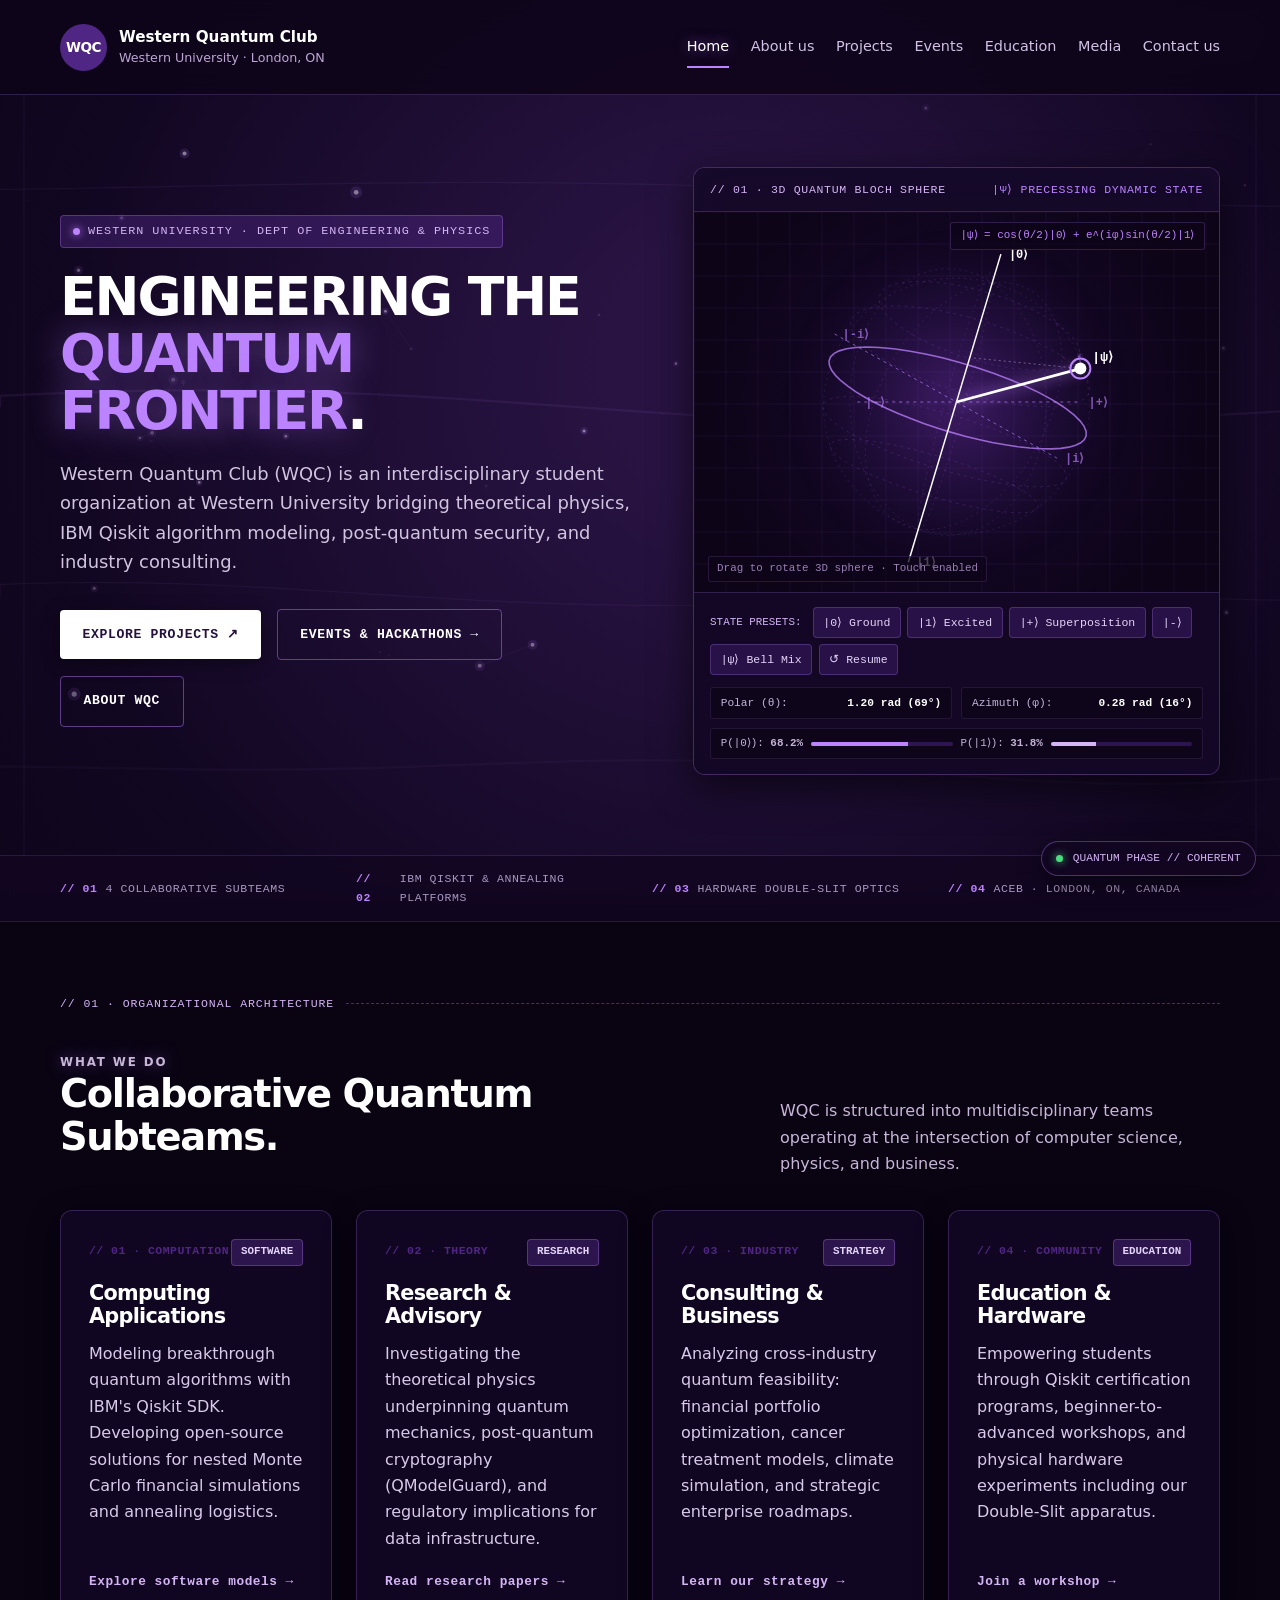
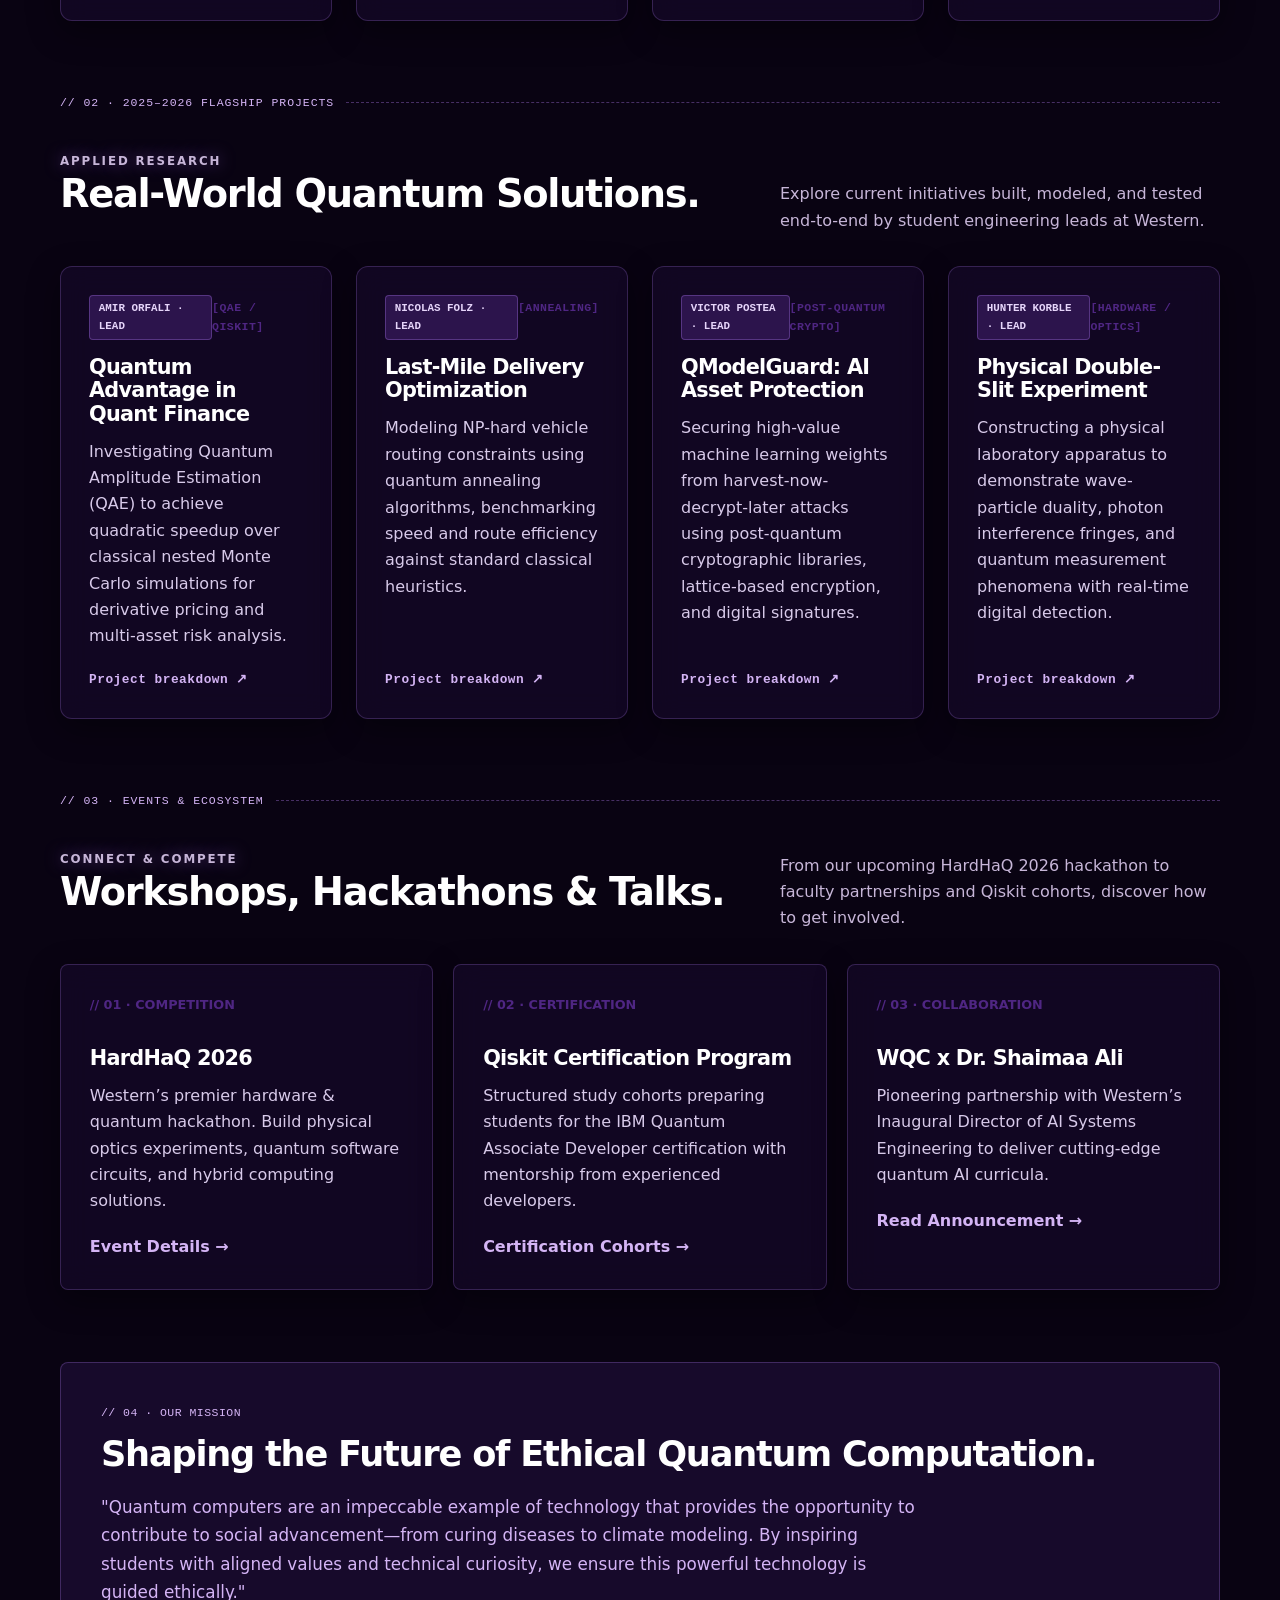
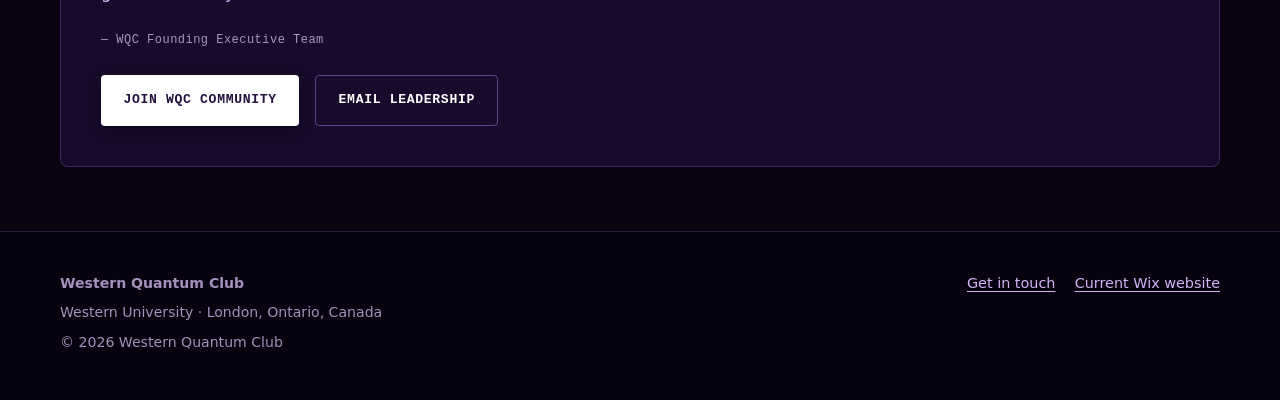
==== commit fcf78967: "Add full-page dynamic scroll background canvas, quantum particle field, scroll-linked Bloch sphere, " ====
--- a/index.html
+++ b/index.html
@@ -7,9 +7,13 @@
   <meta name="description" content="Explore quantum computing with Western Quantum Club at Western University. Engineering quantum algorithms, Qiskit modeling, and research.">
   <link rel="stylesheet" href="assets/css/styles.css">
   <script src="assets/js/site.js" defer></script>
+  <script src="assets/js/quantum-scroll-bg.js" defer></script>
   <script src="assets/js/bloch-sphere.js" defer></script>
 </head>
 <body data-page="home">
+  <!-- Dynamic Full-Page Background Quantum Engine (Reacts to scroll & cursor) -->
+  <canvas id="quantum-scroll-bg" aria-hidden="true"></canvas>
+
   <a class="skip-link" href="#main">Skip to content</a>
   <header id="site-header" class="site-header"></header>
 
@@ -285,5 +289,11 @@
   </main>
 
   <footer id="site-footer" class="site-footer"></footer>
+
+  <!-- Floating Scroll Quantum Telemetry Status -->
+  <div class="scroll-telemetry-pill" aria-hidden="true">
+    <span class="scroll-indicator-dot"></span>
+    <span id="hud-telemetry-text">QUANTUM PHASE // COHERENT</span>
+  </div>
 </body>
 </html>
--- a/assets/css/styles.css
+++ b/assets/css/styles.css
@@ -462,25 +462,25 @@
 .tech-card {
   background: #ffffff;
   border: 1px solid var(--line);
-  border-radius: 8px;
+  border-radius: 12px;
   padding: 1.75rem;
   position: relative;
   transition: all 0.2s ease;
   display: flex;
-  flex-col: column;
+  flex-direction: column;
 }
 
 .tech-card:hover {
-  transform: translateY(-2px);
+  transform: translateY(-3px);
   border-color: var(--purple);
-  box-shadow: 0 6px 20px rgba(79, 38, 131, 0.08);
+  box-shadow: 0 8px 24px rgba(79, 38, 131, 0.1);
 }
 
 .card-tech-header {
   display: flex;
   justify-content: space-between;
   align-items: baseline;
-  margin-bottom: 1.25rem;
+  margin-bottom: 1rem;
   font-family: var(--tech-mono);
   font-size: 0.72rem;
 }
@@ -488,43 +488,114 @@
 .badge-pill {
   font-family: var(--tech-mono);
   font-size: 0.68rem;
-  padding: 0.2rem 0.5rem;
-  border-radius: 3px;
+  padding: 0.22rem 0.55rem;
+  border-radius: 4px;
   background: var(--lavender);
   color: var(--purple);
   font-weight: 600;
   text-transform: uppercase;
 }
 
-/* Events Page Styling */
-.event-timeline {
-  display: flex;
-  flex-direction: column;
-  gap: 1.75rem;
-  position: relative;
-}
-
-.event-entry {
+/* Event Card Boxes (Modern, soft, easier on the eyes) */
+.event-card-grid {
+  display: grid;
+  grid-template-columns: repeat(auto-fill, minmax(320px, 1fr));
+  gap: 1.85rem;
+}
+
+.event-box {
   background: #ffffff;
   border: 1px solid var(--line);
-  border-left: 4px solid var(--purple);
-  border-radius: 6px;
-  padding: 1.75rem;
-  transition: all 0.2s ease;
-}
-
-.event-entry:hover {
-  border-color: var(--purple);
-  box-shadow: 0 8px 24px rgba(79, 38, 131, 0.08);
+  border-radius: 14px;
+  overflow: hidden;
+  box-shadow: 0 4px 18px rgba(79, 38, 131, 0.05);
+  transition: all 0.25s ease;
+  display: flex;
+  flex-direction: column;
+}
+
+.event-box:hover {
+  transform: translateY(-4px);
+  border-color: #9f76c5;
+  box-shadow: 0 12px 32px rgba(79, 38, 131, 0.12);
+}
+
+/* Event Photo Slot: Dedicated image frame with stylish visual placeholder */
+.event-photo-container {
+  position: relative;
+  width: 100%;
+  height: 185px;
+  background: radial-gradient(circle at 75% 30%, #3b1666 0%, #1e0b38 65%, #10051e 100%);
+  display: flex;
+  align-items: center;
+  justify-content: center;
+  overflow: hidden;
+  border-bottom: 1px solid var(--line);
+}
+
+.event-photo-container img {
+  width: 100%;
+  height: 100%;
+  object-fit: cover;
+  transition: transform 0.35s ease;
+  display: block;
+}
+
+.event-box:hover .event-photo-container img {
+  transform: scale(1.04);
+}
+
+.event-photo-placeholder {
+  display: flex;
+  flex-direction: column;
+  align-items: center;
+  justify-content: center;
+  gap: 0.5rem;
+  color: #d4b4f5;
+  font-family: var(--tech-mono);
+  font-size: 0.72rem;
+  text-align: center;
+  padding: 1rem;
+}
+
+.event-photo-placeholder svg {
+  width: 32px;
+  height: 32px;
+  stroke: #bc83ff;
+  opacity: 0.85;
+}
+
+.event-photo-badge {
+  position: absolute;
+  top: 12px;
+  left: 12px;
+  background: rgba(14, 5, 26, 0.78);
+  backdrop-filter: blur(6px);
+  border: 1px solid rgba(188, 131, 255, 0.35);
+  color: #ffffff;
+  font-family: var(--tech-mono);
+  font-size: 0.68rem;
+  font-weight: 700;
+  text-transform: uppercase;
+  padding: 0.25rem 0.6rem;
+  border-radius: 4px;
+  letter-spacing: 0.04em;
+}
+
+.event-box-content {
+  padding: 1.5rem;
+  display: flex;
+  flex-direction: column;
+  flex: 1;
 }
 
 .event-meta {
   display: flex;
   flex-wrap: wrap;
   align-items: center;
-  gap: 0.75rem;
-  font-family: var(--tech-mono);
-  font-size: 0.72rem;
+  gap: 0.5rem;
+  font-family: var(--tech-mono);
+  font-size: 0.7rem;
   text-transform: uppercase;
   color: var(--muted);
   margin-bottom: 0.75rem;
@@ -533,6 +604,30 @@
 .event-date {
   color: var(--purple);
   font-weight: 700;
+}
+
+.event-box-content h3 {
+  font-size: 1.22rem;
+  margin: 0 0 0.65rem;
+  color: var(--ink);
+  line-height: 1.3;
+}
+
+.event-box-content p {
+  color: var(--muted);
+  font-size: 0.9rem;
+  line-height: 1.6;
+  margin-bottom: 1.25rem;
+  flex: 1;
+}
+
+.event-tags-row {
+  display: flex;
+  flex-wrap: wrap;
+  gap: 0.45rem;
+  margin-top: auto;
+  padding-top: 1rem;
+  border-top: 1px solid var(--line);
 }
 
 /* Instagram Showcase Component */
@@ -657,3 +752,196 @@
   }
 }
 
+/* ==========================================================================
+   IMMERSIVE DYNAMIC DARK THEME (HOME PAGE)
+   Waterloo Defence-inspired deep quantum theme with dynamic scroll background
+   ========================================================================== */
+
+#quantum-scroll-bg {
+  position: fixed;
+  top: 0;
+  left: 0;
+  width: 100vw;
+  height: 100vh;
+  z-index: 0;
+  pointer-events: none;
+}
+
+body[data-page="home"] {
+  background: #090312;
+  color: #f4edf9;
+  overflow-x: hidden;
+}
+
+body[data-page="home"] #main {
+  position: relative;
+  z-index: 2;
+}
+
+body[data-page="home"] .site-header {
+  background: rgba(14, 5, 26, 0.88);
+  backdrop-filter: blur(14px);
+  -webkit-backdrop-filter: blur(14px);
+  border-bottom: 1px solid rgba(188, 131, 255, 0.2);
+  position: sticky;
+  top: 0;
+  z-index: 100;
+}
+
+body[data-page="home"] .brand {
+  color: #ffffff;
+}
+
+body[data-page="home"] .brand small {
+  color: #bda6d4;
+}
+
+body[data-page="home"] .nav-links a {
+  color: #d1c2e6;
+}
+
+body[data-page="home"] .nav-links a:hover,
+body[data-page="home"] .nav-links a[aria-current="page"] {
+  color: #ffffff;
+  text-shadow: 0 0 14px rgba(188, 131, 255, 0.65);
+}
+
+body[data-page="home"] .nav-links a[aria-current="page"] {
+  box-shadow: 0 2px var(--accent-violet);
+}
+
+body[data-page="home"] .menu-toggle {
+  background: rgba(22, 9, 39, 0.85);
+  border-color: rgba(188, 131, 255, 0.3);
+  color: #ffffff;
+}
+
+body[data-page="home"] .hero-quantum {
+  background: transparent;
+  border-bottom: 1px solid rgba(188, 131, 255, 0.15);
+}
+
+body[data-page="home"] .hero-quantum::before {
+  display: none;
+}
+
+/* Glassmorphism Dark Cards on Home */
+body[data-page="home"] .tech-card,
+body[data-page="home"] .card {
+  background: rgba(22, 9, 41, 0.72);
+  border: 1px solid rgba(188, 131, 255, 0.22);
+  backdrop-filter: blur(14px);
+  -webkit-backdrop-filter: blur(14px);
+  color: #ffffff;
+  box-shadow: 0 10px 32px rgba(0, 0, 0, 0.4);
+  transition: all 0.28s cubic-bezier(0.16, 1, 0.3, 1);
+}
+
+body[data-page="home"] .tech-card:hover,
+body[data-page="home"] .card:hover {
+  background: rgba(35, 14, 64, 0.88);
+  border-color: #bc83ff;
+  transform: translateY(-5px);
+  box-shadow: 0 16px 42px rgba(188, 131, 255, 0.22), inset 0 0 15px rgba(188, 131, 255, 0.1);
+}
+
+body[data-page="home"] .tech-card h3,
+body[data-page="home"] .card h3 {
+  color: #ffffff;
+}
+
+body[data-page="home"] .tech-card p,
+body[data-page="home"] .card p {
+  color: #d8caea;
+}
+
+body[data-page="home"] .tech-card a,
+body[data-page="home"] .card a {
+  color: var(--accent-lilac);
+  text-decoration: none;
+  transition: all 0.2s ease;
+}
+
+body[data-page="home"] .tech-card a:hover,
+body[data-page="home"] .card a:hover {
+  color: #ffffff;
+  text-shadow: 0 0 10px rgba(188, 131, 255, 0.7);
+}
+
+body[data-page="home"] .badge-pill {
+  background: rgba(79, 38, 131, 0.45);
+  border: 1px solid rgba(188, 131, 255, 0.3);
+  color: #e6d5fa;
+}
+
+body[data-page="home"] .section-heading p {
+  color: #c7b6d8;
+}
+
+body[data-page="home"] .eyebrow {
+  color: var(--accent-violet);
+  text-shadow: 0 0 16px rgba(188, 131, 255, 0.5);
+}
+
+body[data-page="home"] h2 {
+  color: #ffffff;
+}
+
+body[data-page="home"] .tech-divider {
+  color: var(--accent-lilac);
+}
+
+body[data-page="home"] .tech-divider::after {
+  border-top: 1px dashed rgba(188, 131, 255, 0.35);
+}
+
+body[data-page="home"] .telemetry-ticker {
+  background: rgba(18, 7, 34, 0.85);
+  backdrop-filter: blur(10px);
+}
+
+body[data-page="home"] .site-footer {
+  background: #07020f;
+  border-top: 1px solid rgba(188, 131, 255, 0.2);
+  color: #d1c2e6;
+  position: relative;
+  z-index: 2;
+}
+
+body[data-page="home"] .site-footer p {
+  color: #a491bc;
+}
+
+body[data-page="home"] .site-footer a {
+  color: var(--accent-lilac);
+}
+
+/* Floating Scroll Quantum Telemetry Pill */
+.scroll-telemetry-pill {
+  position: fixed;
+  bottom: 24px;
+  right: 24px;
+  background: rgba(18, 7, 34, 0.85);
+  border: 1px solid rgba(188, 131, 255, 0.35);
+  backdrop-filter: blur(10px);
+  padding: 0.45rem 0.9rem;
+  border-radius: 999px;
+  font-family: var(--tech-mono);
+  font-size: 0.7rem;
+  color: var(--accent-lilac);
+  z-index: 90;
+  display: flex;
+  align-items: center;
+  gap: 0.6rem;
+  box-shadow: 0 8px 24px rgba(0, 0, 0, 0.45);
+}
+
+.scroll-indicator-dot {
+  width: 7px;
+  height: 7px;
+  border-radius: 50%;
+  background: #4ade80;
+  box-shadow: 0 0 8px #4ade80;
+}
+
+
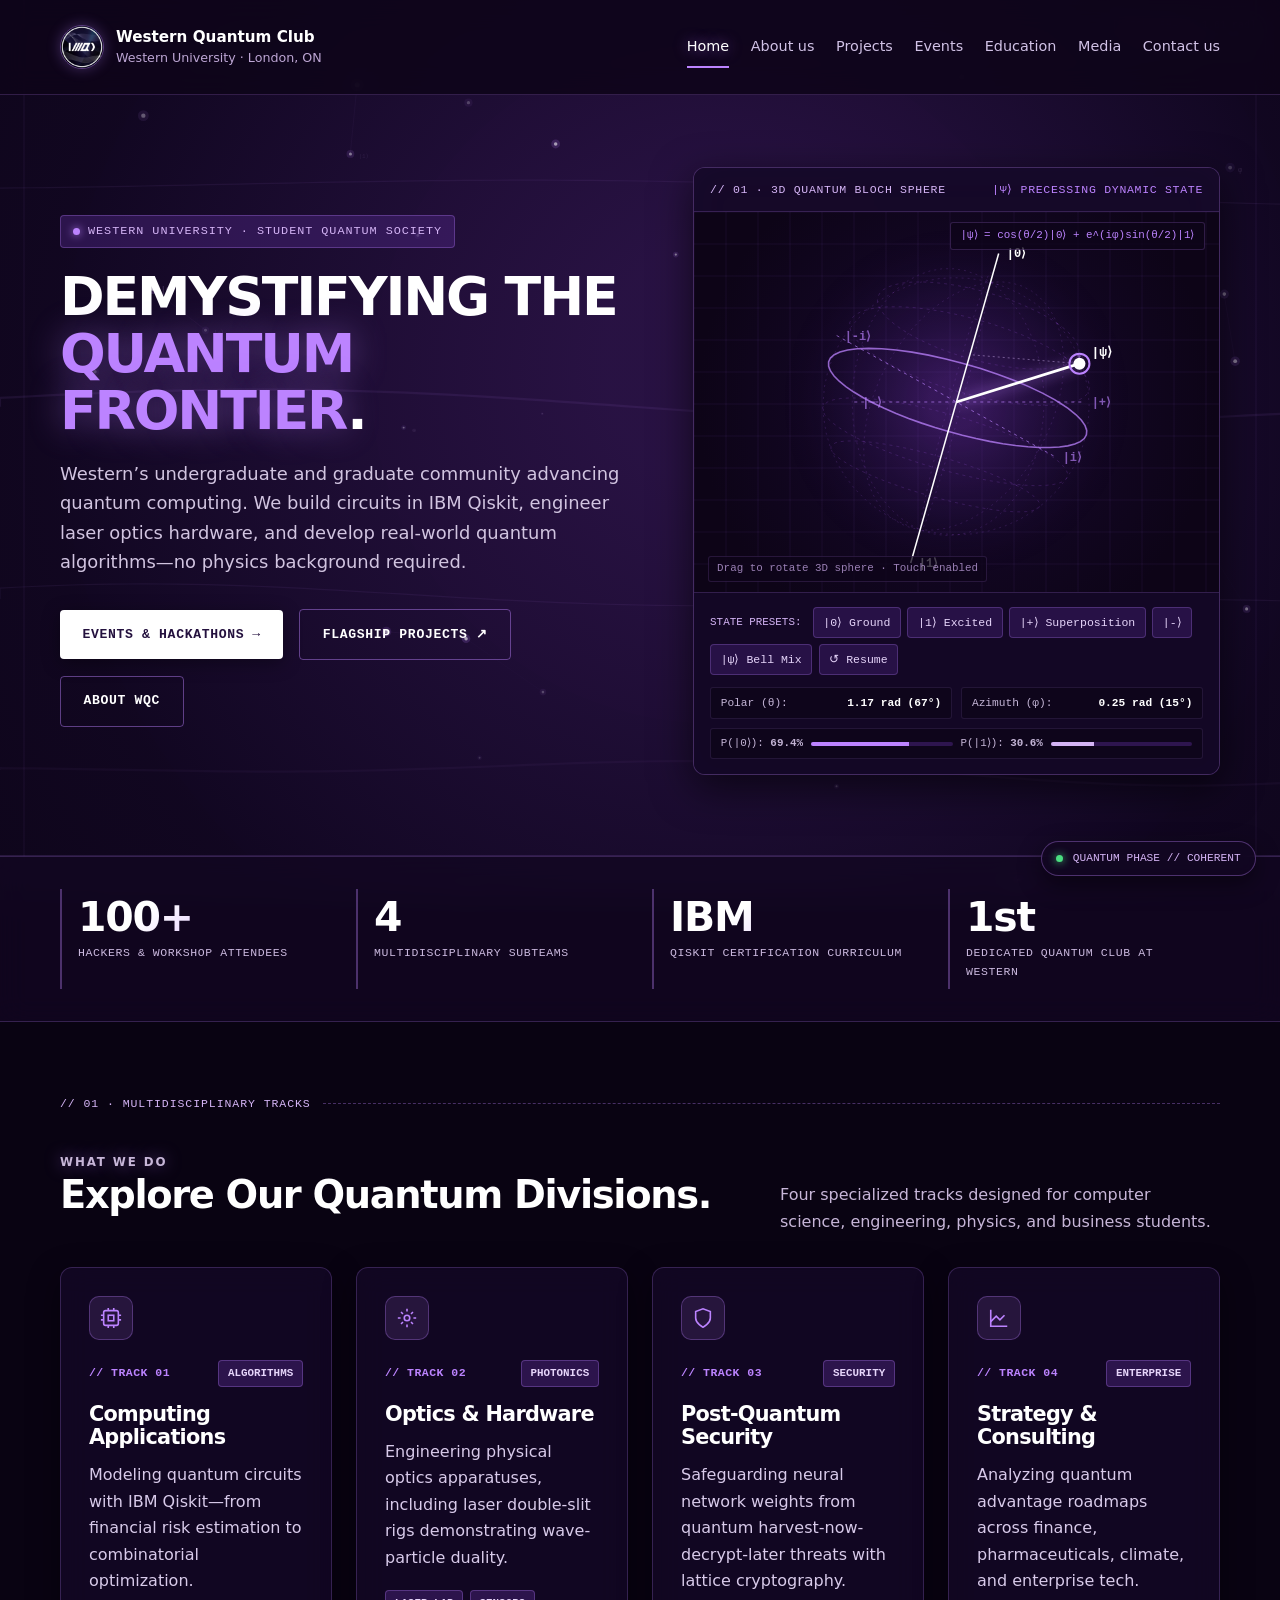
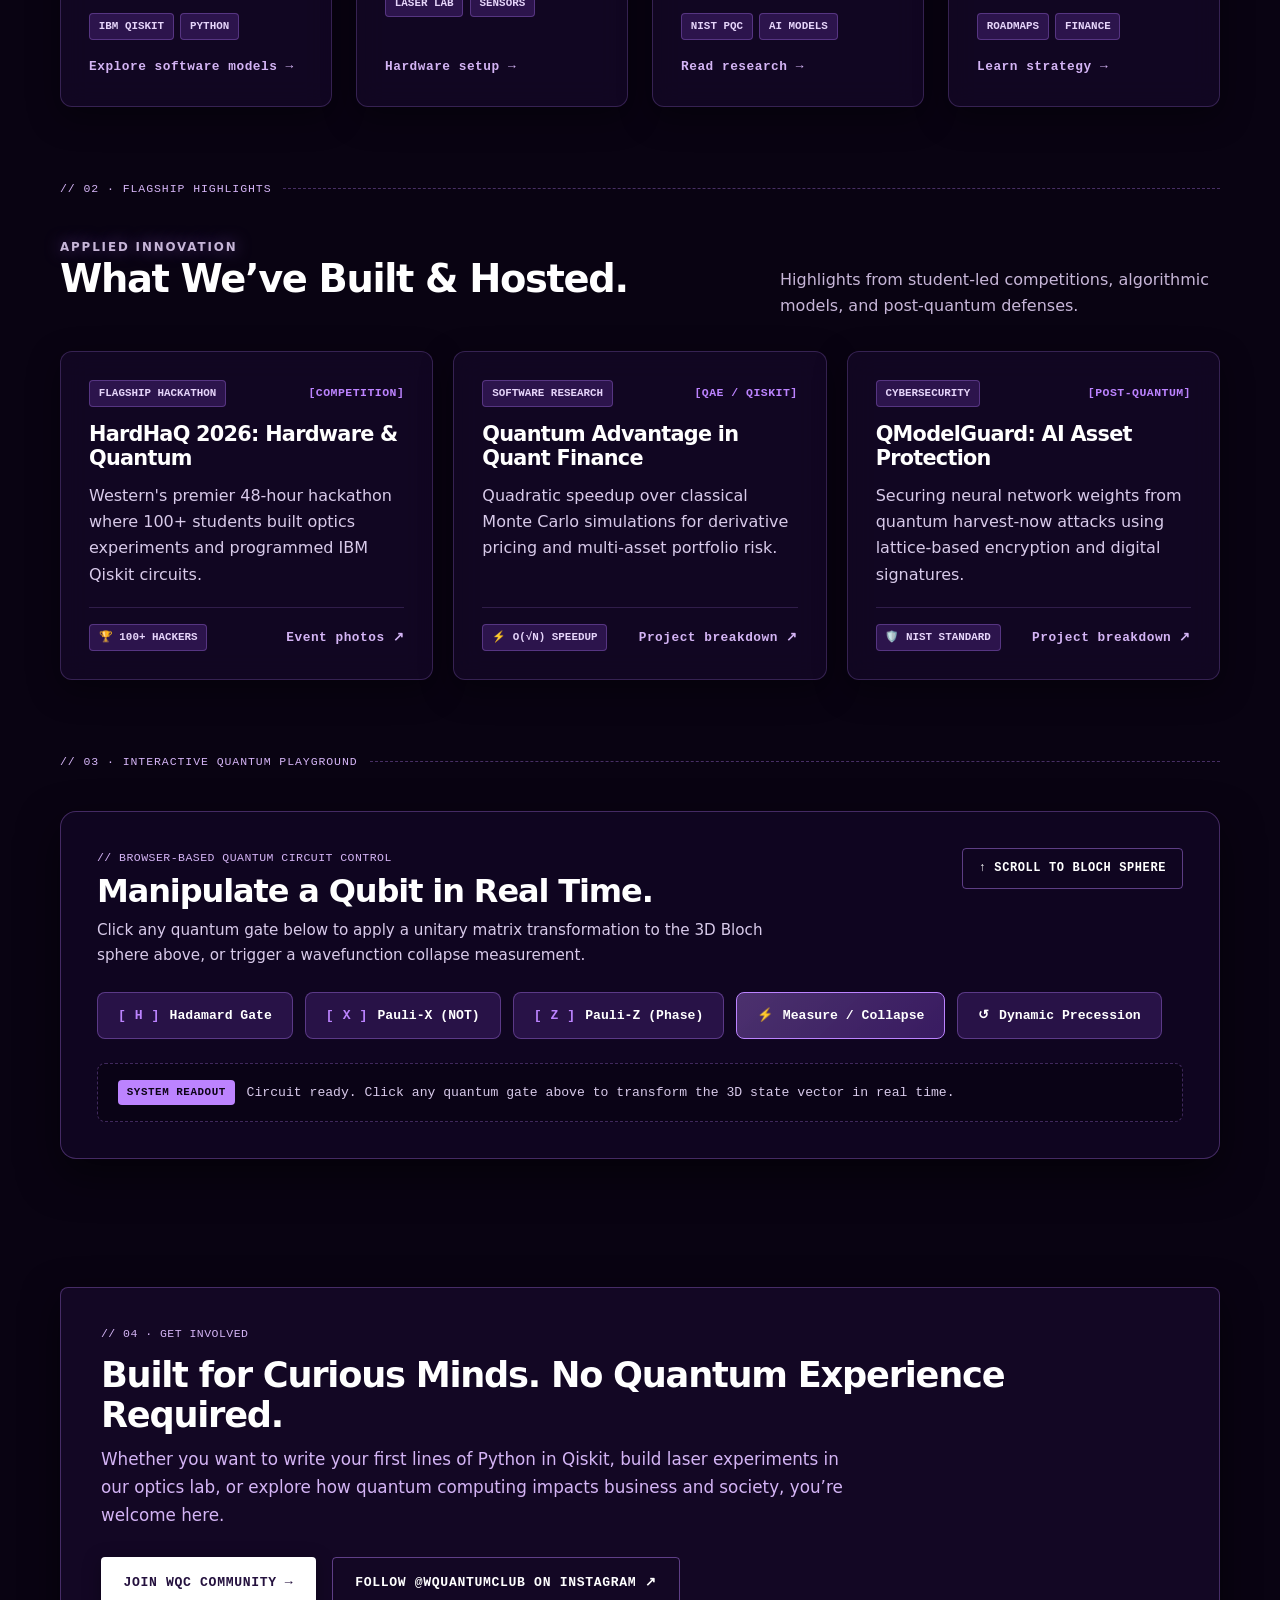
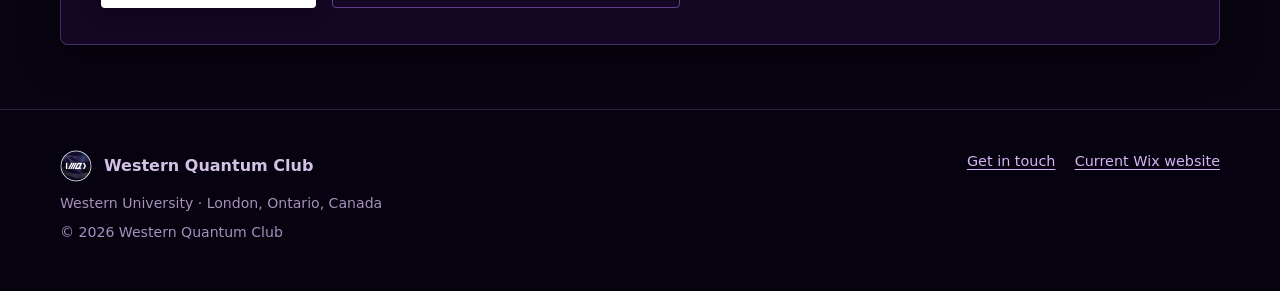
==== commit ee616e57: "Streamline Home page: add interactive quantum gate playground, impact stats strip, visual track card" ====
--- a/index.html
+++ b/index.html
@@ -27,21 +27,21 @@
         <div>
           <div class="tech-tag">
             <span aria-hidden="true" style="display:inline-block;width:7px;height:7px;border-radius:50%;background:#bc83ff;box-shadow:0 0 8px #bc83ff;"></span>
-            <span>Western University · Dept of Engineering &amp; Physics</span>
+            <span>Western University · Student Quantum Society</span>
           </div>
           
           <h1 id="hero-heading" class="hero-title-tech">
-            Engineering the <br>
+            Demystifying the <br>
             <span>Quantum Frontier</span>.
           </h1>
           
           <p class="hero-lead-tech">
-            Western Quantum Club (WQC) is an interdisciplinary student organization at Western University bridging theoretical physics, IBM Qiskit algorithm modeling, post-quantum security, and industry consulting.
+            Western’s undergraduate and graduate community advancing quantum computing. We build circuits in IBM Qiskit, engineer laser optics hardware, and develop real-world quantum algorithms—no physics background required.
           </p>
           
           <div class="tech-actions">
-            <a class="btn-tech" href="projects/">Explore Projects <span aria-hidden="true">↗</span></a>
-            <a class="btn-tech-outline" href="events/">Events &amp; Hackathons <span aria-hidden="true">→</span></a>
+            <a class="btn-tech" href="events/">Events &amp; Hackathons <span aria-hidden="true">→</span></a>
+            <a class="btn-tech-outline" href="projects/">Flagship Projects ↗</a>
             <a class="btn-tech-outline" href="about/">About WQC</a>
           </div>
         </div>
@@ -96,192 +96,252 @@
       </div>
     </section>
 
-    <!-- Technical Telemetry / System Strip -->
-    <div class="telemetry-ticker">
-      <div class="container ticker-grid">
-        <div class="ticker-item">
-          <span class="ticker-num">// 01</span>
-          <span>4 Collaborative Subteams</span>
-        </div>
-        <div class="ticker-item">
-          <span class="ticker-num">// 02</span>
-          <span>IBM Qiskit &amp; Annealing Platforms</span>
-        </div>
-        <div class="ticker-item">
-          <span class="ticker-num">// 03</span>
-          <span>Hardware Double-Slit Optics</span>
-        </div>
-        <div class="ticker-item">
-          <span class="ticker-num">// 04</span>
-          <span>ACEB · London, ON, Canada</span>
+    <!-- Interactive Quantum Stats Strip (High-impact dynamic numbers, replacing static text strip) -->
+    <div class="quantum-stats-strip">
+      <div class="container stats-grid">
+        <div class="stat-card">
+          <span class="stat-number">100+</span>
+          <span class="stat-label">Hackers &amp; Workshop Attendees</span>
+        </div>
+        <div class="stat-card">
+          <span class="stat-number">4</span>
+          <span class="stat-label">Multidisciplinary Subteams</span>
+        </div>
+        <div class="stat-card">
+          <span class="stat-number">IBM</span>
+          <span class="stat-label">Qiskit Certification Curriculum</span>
+        </div>
+        <div class="stat-card">
+          <span class="stat-number">1st</span>
+          <span class="stat-label">Dedicated Quantum Club at Western</span>
         </div>
       </div>
     </div>
 
-    <!-- Section 01: Core Divisions -->
+    <!-- Section 01: Core Divisions (Iconic, Scannable, No Dense Blocks) -->
     <section class="section container" aria-labelledby="subteams-heading">
       <div class="tech-divider">
-        <span>// 01 · Organizational Architecture</span>
+        <span>// 01 · Multidisciplinary Tracks</span>
       </div>
       
       <div class="section-heading">
         <div>
           <p class="eyebrow">What We Do</p>
-          <h2 id="subteams-heading">Collaborative Quantum Subteams.</h2>
-        </div>
-        <p>WQC is structured into multidisciplinary teams operating at the intersection of computer science, physics, and business.</p>
+          <h2 id="subteams-heading">Explore Our Quantum Divisions.</h2>
+        </div>
+        <p>Four specialized tracks designed for computer science, engineering, physics, and business students.</p>
       </div>
 
       <div class="tech-card-grid">
-        <article class="tech-card">
-          <div class="card-tech-header">
-            <span class="hud-mono" style="color:var(--purple);font-weight:700;">// 01 · COMPUTATION</span>
-            <span class="badge-pill">Software</span>
+        <!-- Track 1: Computing -->
+        <article class="tech-card">
+          <div class="card-icon-box">
+            <svg fill="none" viewBox="0 0 24 24" stroke-width="1.75">
+              <rect x="4" y="4" width="16" height="16" rx="2" />
+              <rect x="9" y="9" width="6" height="6" />
+              <path d="M9 1v3M15 1v3M9 20v3M15 20v3M20 9h3M20 14h3M1 9h3M1 14h3" />
+            </svg>
+          </div>
+          <div class="card-tech-header">
+            <span class="hud-mono" style="color:var(--accent-violet);font-weight:700;">// TRACK 01</span>
+            <span class="badge-pill">Algorithms</span>
           </div>
           <h3>Computing Applications</h3>
-          <p>Modeling breakthrough quantum algorithms with IBM's Qiskit SDK. Developing open-source solutions for nested Monte Carlo financial simulations and annealing logistics.</p>
+          <p>Modeling quantum circuits with IBM Qiskit—from financial risk estimation to combinatorial optimization.</p>
+          <div style="display:flex;gap:0.4rem;flex-wrap:wrap;margin-bottom:1rem;">
+            <span class="badge-pill">IBM Qiskit</span>
+            <span class="badge-pill">Python</span>
+          </div>
           <a class="hud-mono" style="font-size:0.8rem;font-weight:700;margin-top:auto;" href="projects/">Explore software models <span aria-hidden="true">→</span></a>
         </article>
 
-        <article class="tech-card">
-          <div class="card-tech-header">
-            <span class="hud-mono" style="color:var(--purple);font-weight:700;">// 02 · THEORY</span>
-            <span class="badge-pill">Research</span>
-          </div>
-          <h3>Research &amp; Advisory</h3>
-          <p>Investigating the theoretical physics underpinning quantum mechanics, post-quantum cryptography (QModelGuard), and regulatory implications for data infrastructure.</p>
-          <a class="hud-mono" style="font-size:0.8rem;font-weight:700;margin-top:auto;" href="projects/">Read research papers <span aria-hidden="true">→</span></a>
-        </article>
-
-        <article class="tech-card">
-          <div class="card-tech-header">
-            <span class="hud-mono" style="color:var(--purple);font-weight:700;">// 03 · INDUSTRY</span>
-            <span class="badge-pill">Strategy</span>
-          </div>
-          <h3>Consulting &amp; Business</h3>
-          <p>Analyzing cross-industry quantum feasibility: financial portfolio optimization, cancer treatment models, climate simulation, and strategic enterprise roadmaps.</p>
-          <a class="hud-mono" style="font-size:0.8rem;font-weight:700;margin-top:auto;" href="about/">Learn our strategy <span aria-hidden="true">→</span></a>
-        </article>
-
-        <article class="tech-card">
-          <div class="card-tech-header">
-            <span class="hud-mono" style="color:var(--purple);font-weight:700;">// 04 · COMMUNITY</span>
-            <span class="badge-pill">Education</span>
-          </div>
-          <h3>Education &amp; Hardware</h3>
-          <p>Empowering students through Qiskit certification programs, beginner-to-advanced workshops, and physical hardware experiments including our Double-Slit apparatus.</p>
-          <a class="hud-mono" style="font-size:0.8rem;font-weight:700;margin-top:auto;" href="education/">Join a workshop <span aria-hidden="true">→</span></a>
-        </article>
-      </div>
-    </section>
-
-    <!-- Section 02: 2025-2026 Flagship Projects -->
+        <!-- Track 2: Hardware & Optics -->
+        <article class="tech-card">
+          <div class="card-icon-box">
+            <svg fill="none" viewBox="0 0 24 24" stroke-width="1.75">
+              <circle cx="12" cy="12" r="3" />
+              <path d="M12 2v3m0 14v3M2 12h3m14 0h3m-3.5-6.5l-2.1 2.1m-8.8 8.8l-2.1 2.1m0-13l2.1 2.1m8.8 8.8l2.1 2.1" />
+            </svg>
+          </div>
+          <div class="card-tech-header">
+            <span class="hud-mono" style="color:var(--accent-violet);font-weight:700;">// TRACK 02</span>
+            <span class="badge-pill">Photonics</span>
+          </div>
+          <h3>Optics &amp; Hardware</h3>
+          <p>Engineering physical optics apparatuses, including laser double-slit rigs demonstrating wave-particle duality.</p>
+          <div style="display:flex;gap:0.4rem;flex-wrap:wrap;margin-bottom:1rem;">
+            <span class="badge-pill">Laser Lab</span>
+            <span class="badge-pill">Sensors</span>
+          </div>
+          <a class="hud-mono" style="font-size:0.8rem;font-weight:700;margin-top:auto;" href="projects/">Hardware setup <span aria-hidden="true">→</span></a>
+        </article>
+
+        <!-- Track 3: Post-Quantum Security -->
+        <article class="tech-card">
+          <div class="card-icon-box">
+            <svg fill="none" viewBox="0 0 24 24" stroke-width="1.75">
+              <path d="M12 22s8-4 8-10V5l-8-3-8 3v7c0 6 8 10 8 10z" />
+            </svg>
+          </div>
+          <div class="card-tech-header">
+            <span class="hud-mono" style="color:var(--accent-violet);font-weight:700;">// TRACK 03</span>
+            <span class="badge-pill">Security</span>
+          </div>
+          <h3>Post-Quantum Security</h3>
+          <p>Safeguarding neural network weights from quantum harvest-now-decrypt-later threats with lattice cryptography.</p>
+          <div style="display:flex;gap:0.4rem;flex-wrap:wrap;margin-bottom:1rem;">
+            <span class="badge-pill">NIST PQC</span>
+            <span class="badge-pill">AI Models</span>
+          </div>
+          <a class="hud-mono" style="font-size:0.8rem;font-weight:700;margin-top:auto;" href="projects/">Read research <span aria-hidden="true">→</span></a>
+        </article>
+
+        <!-- Track 4: Strategy & Consulting -->
+        <article class="tech-card">
+          <div class="card-icon-box">
+            <svg fill="none" viewBox="0 0 24 24" stroke-width="1.75">
+              <path d="M3 3v18h18" />
+              <path d="M18 9l-5 5-4-4-6 6" />
+            </svg>
+          </div>
+          <div class="card-tech-header">
+            <span class="hud-mono" style="color:var(--accent-violet);font-weight:700;">// TRACK 04</span>
+            <span class="badge-pill">Enterprise</span>
+          </div>
+          <h3>Strategy &amp; Consulting</h3>
+          <p>Analyzing quantum advantage roadmaps across finance, pharmaceuticals, climate, and enterprise tech.</p>
+          <div style="display:flex;gap:0.4rem;flex-wrap:wrap;margin-bottom:1rem;">
+            <span class="badge-pill">Roadmaps</span>
+            <span class="badge-pill">Finance</span>
+          </div>
+          <a class="hud-mono" style="font-size:0.8rem;font-weight:700;margin-top:auto;" href="about/">Learn strategy <span aria-hidden="true">→</span></a>
+        </article>
+      </div>
+    </section>
+
+    <!-- Section 02: Flagship Highlights (Bite-sized, High Visual Impact) -->
     <section class="section container" style="padding-top:0;" aria-labelledby="projects-heading">
       <div class="tech-divider">
-        <span>// 02 · 2025–2026 Flagship Projects</span>
+        <span>// 02 · Flagship Highlights</span>
       </div>
 
       <div class="section-heading">
         <div>
-          <p class="eyebrow">Applied Research</p>
-          <h2 id="projects-heading">Real-World Quantum Solutions.</h2>
-        </div>
-        <p>Explore current initiatives built, modeled, and tested end-to-end by student engineering leads at Western.</p>
-      </div>
-
-      <div class="tech-card-grid">
-        <article class="tech-card">
-          <div class="card-tech-header">
-            <span class="badge-pill">Amir Orfali · Lead</span>
-            <span class="hud-mono" style="color:var(--purple);font-weight:bold;">[QAE / QISKIT]</span>
+          <p class="eyebrow">Applied Innovation</p>
+          <h2 id="projects-heading">What We’ve Built &amp; Hosted.</h2>
+        </div>
+        <p>Highlights from student-led competitions, algorithmic models, and post-quantum defenses.</p>
+      </div>
+
+      <div class="cards" style="grid-template-columns: repeat(3, 1fr);">
+        <article class="tech-card">
+          <div class="card-tech-header">
+            <span class="badge-pill">Flagship Hackathon</span>
+            <span class="hud-mono" style="color:var(--accent-violet);font-weight:bold;">[COMPETITION]</span>
+          </div>
+          <h3>HardHaQ 2026: Hardware &amp; Quantum</h3>
+          <p>Western's premier 48-hour hackathon where 100+ students built optics experiments and programmed IBM Qiskit circuits.</p>
+          <div style="margin-top:auto;display:flex;justify-content:space-between;align-items:center;padding-top:1rem;border-top:1px solid rgba(188,131,255,0.18);">
+            <span class="badge-pill">🏆 100+ Hackers</span>
+            <a class="hud-mono" style="font-size:0.8rem;font-weight:700;" href="events/">Event photos <span aria-hidden="true">↗</span></a>
+          </div>
+        </article>
+
+        <article class="tech-card">
+          <div class="card-tech-header">
+            <span class="badge-pill">Software Research</span>
+            <span class="hud-mono" style="color:var(--accent-violet);font-weight:bold;">[QAE / QISKIT]</span>
           </div>
           <h3>Quantum Advantage in Quant Finance</h3>
-          <p>Investigating Quantum Amplitude Estimation (QAE) to achieve quadratic speedup over classical nested Monte Carlo simulations for derivative pricing and multi-asset risk analysis.</p>
-          <a class="hud-mono" style="font-size:0.8rem;font-weight:700;margin-top:auto;" href="projects/">Project breakdown <span aria-hidden="true">↗</span></a>
-        </article>
-
-        <article class="tech-card">
-          <div class="card-tech-header">
-            <span class="badge-pill">Nicolas Folz · Lead</span>
-            <span class="hud-mono" style="color:var(--purple);font-weight:bold;">[ANNEALING]</span>
-          </div>
-          <h3>Last-Mile Delivery Optimization</h3>
-          <p>Modeling NP-hard vehicle routing constraints using quantum annealing algorithms, benchmarking speed and route efficiency against standard classical heuristics.</p>
-          <a class="hud-mono" style="font-size:0.8rem;font-weight:700;margin-top:auto;" href="projects/">Project breakdown <span aria-hidden="true">↗</span></a>
-        </article>
-
-        <article class="tech-card">
-          <div class="card-tech-header">
-            <span class="badge-pill">Victor Postea · Lead</span>
-            <span class="hud-mono" style="color:var(--purple);font-weight:bold;">[POST-QUANTUM CRYPTO]</span>
+          <p>Quadratic speedup over classical Monte Carlo simulations for derivative pricing and multi-asset portfolio risk.</p>
+          <div style="margin-top:auto;display:flex;justify-content:space-between;align-items:center;padding-top:1rem;border-top:1px solid rgba(188,131,255,0.18);">
+            <span class="badge-pill">⚡ O(√N) Speedup</span>
+            <a class="hud-mono" style="font-size:0.8rem;font-weight:700;" href="projects/">Project breakdown <span aria-hidden="true">↗</span></a>
+          </div>
+        </article>
+
+        <article class="tech-card">
+          <div class="card-tech-header">
+            <span class="badge-pill">Cybersecurity</span>
+            <span class="hud-mono" style="color:var(--accent-violet);font-weight:bold;">[POST-QUANTUM]</span>
           </div>
           <h3>QModelGuard: AI Asset Protection</h3>
-          <p>Securing high-value machine learning weights from harvest-now-decrypt-later attacks using post-quantum cryptographic libraries, lattice-based encryption, and digital signatures.</p>
-          <a class="hud-mono" style="font-size:0.8rem;font-weight:700;margin-top:auto;" href="projects/">Project breakdown <span aria-hidden="true">↗</span></a>
-        </article>
-
-        <article class="tech-card">
-          <div class="card-tech-header">
-            <span class="badge-pill">Hunter Korble · Lead</span>
-            <span class="hud-mono" style="color:var(--purple);font-weight:bold;">[HARDWARE / OPTICS]</span>
-          </div>
-          <h3>Physical Double-Slit Experiment</h3>
-          <p>Constructing a physical laboratory apparatus to demonstrate wave-particle duality, photon interference fringes, and quantum measurement phenomena with real-time digital detection.</p>
-          <a class="hud-mono" style="font-size:0.8rem;font-weight:700;margin-top:auto;" href="projects/">Project breakdown <span aria-hidden="true">↗</span></a>
-        </article>
-      </div>
-    </section>
-
-    <!-- Section 03: Events & Community Spotlight -->
-    <section class="section container" style="padding-top:0;" aria-labelledby="events-spotlight-heading">
+          <p>Securing neural network weights from quantum harvest-now attacks using lattice-based encryption and digital signatures.</p>
+          <div style="margin-top:auto;display:flex;justify-content:space-between;align-items:center;padding-top:1rem;border-top:1px solid rgba(188,131,255,0.18);">
+            <span class="badge-pill">🛡️ NIST Standard</span>
+            <a class="hud-mono" style="font-size:0.8rem;font-weight:700;" href="projects/">Project breakdown <span aria-hidden="true">↗</span></a>
+          </div>
+        </article>
+      </div>
+    </section>
+
+    <!-- Section 03: Hands-On Interactive Quantum Gate Playground -->
+    <section class="section container" style="padding-top:0;" aria-labelledby="playground-heading">
       <div class="tech-divider">
-        <span>// 03 · Events &amp; Ecosystem</span>
-      </div>
-
-      <div class="section-heading">
-        <div>
-          <p class="eyebrow">Connect &amp; Compete</p>
-          <h2 id="events-spotlight-heading">Workshops, Hackathons &amp; Talks.</h2>
-        </div>
-        <p>From our upcoming HardHaQ 2026 hackathon to faculty partnerships and Qiskit cohorts, discover how to get involved.</p>
-      </div>
-
-      <div class="cards" style="grid-template-columns: repeat(3, 1fr);">
-        <article class="card">
-          <span class="card-number" style="color:var(--purple);font-weight:700;">// 01 · COMPETITION</span>
-          <h3>HardHaQ 2026</h3>
-          <p>Western’s premier hardware &amp; quantum hackathon. Build physical optics experiments, quantum software circuits, and hybrid computing solutions.</p>
-          <a href="events/">Event Details <span aria-hidden="true">→</span></a>
-        </article>
-
-        <article class="card">
-          <span class="card-number" style="color:var(--purple);font-weight:700;">// 02 · CERTIFICATION</span>
-          <h3>Qiskit Certification Program</h3>
-          <p>Structured study cohorts preparing students for the IBM Quantum Associate Developer certification with mentorship from experienced developers.</p>
-          <a href="events/">Certification Cohorts <span aria-hidden="true">→</span></a>
-        </article>
-
-        <article class="card">
-          <span class="card-number" style="color:var(--purple);font-weight:700;">// 03 · COLLABORATION</span>
-          <h3>WQC x Dr. Shaimaa Ali</h3>
-          <p>Pioneering partnership with Western’s Inaugural Director of AI Systems Engineering to deliver cutting-edge quantum AI curricula.</p>
-          <a href="events/">Read Announcement <span aria-hidden="true">→</span></a>
-        </article>
-      </div>
-    </section>
-
-    <!-- Section 04: Founders' Mission Callout -->
-    <section class="container" style="margin-bottom:4rem;" aria-labelledby="mission-heading">
-      <div class="callout" style="background:#170a2b;color:#ffffff;border:1px solid rgba(188,131,255,0.25);">
-        <div class="hud-mono" style="font-size:0.72rem;color:var(--accent-lilac);margin-bottom:0.75rem;">// 04 · OUR MISSION</div>
-        <h2 id="mission-heading" style="color:#ffffff;font-size:clamp(1.6rem,2.8vw,2.2rem);">Shaping the Future of Ethical Quantum Computation.</h2>
-        <p style="color:#d4b4f5;max-width:820px;font-size:1.05rem;line-height:1.7;margin-bottom:1.5rem;">
-          "Quantum computers are an impeccable example of technology that provides the opportunity to contribute to social advancement—from curing diseases to climate modeling. By inspiring students with aligned values and technical curiosity, we ensure this powerful technology is guided ethically."
+        <span>// 03 · Interactive Quantum Playground</span>
+      </div>
+
+      <div class="gate-playground-box">
+        <div style="display:flex;justify-content:space-between;align-items:flex-start;flex-wrap:wrap;gap:1rem;">
+          <div>
+            <div class="hud-mono" style="font-size:0.72rem;color:var(--accent-lilac);text-transform:uppercase;margin-bottom:0.4rem;">
+              // BROWSER-BASED QUANTUM CIRCUIT CONTROL
+            </div>
+            <h2 id="playground-heading" style="color:#ffffff;font-size:clamp(1.5rem,2.8vw,2rem);margin:0 0 0.5rem;">
+              Manipulate a Qubit in Real Time.
+            </h2>
+            <p style="color:#d8caea;font-size:0.95rem;max-width:680px;margin:0;">
+              Click any quantum gate below to apply a unitary matrix transformation to the 3D Bloch sphere above, or trigger a wavefunction collapse measurement.
+            </p>
+          </div>
+          <a class="btn-tech-outline" href="#hero-heading" style="font-size:0.75rem;padding:0.6rem 1rem;">
+            ↑ Scroll to Bloch Sphere
+          </a>
+        </div>
+
+        <div class="gate-controls-bar">
+          <button type="button" class="btn-gate" data-bloch-gate="h" title="Puts qubit into equal superposition">
+            <span class="hud-mono" style="color:var(--accent-violet);">[ H ]</span>
+            <span>Hadamard Gate</span>
+          </button>
+          <button type="button" class="btn-gate" data-bloch-gate="x" title="Inverts state between ground and excited">
+            <span class="hud-mono" style="color:var(--accent-violet);">[ X ]</span>
+            <span>Pauli-X (NOT)</span>
+          </button>
+          <button type="button" class="btn-gate" data-bloch-gate="z" title="Introduces relative phase shift">
+            <span class="hud-mono" style="color:var(--accent-violet);">[ Z ]</span>
+            <span>Pauli-Z (Phase)</span>
+          </button>
+          <button type="button" class="btn-gate btn-measure" data-bloch-gate="measure" title="Simulates observer effect / Born rule collapse">
+            <span>⚡</span>
+            <span>Measure / Collapse</span>
+          </button>
+          <button type="button" class="btn-gate" data-bloch-gate="resume" title="Resumes dynamic precession">
+            <span>↺</span>
+            <span>Dynamic Precession</span>
+          </button>
+        </div>
+
+        <div class="gate-live-output">
+          <span class="gate-live-badge">SYSTEM READOUT</span>
+          <span id="gate-live-text">Circuit ready. Click any quantum gate above to transform the 3D state vector in real time.</span>
+        </div>
+      </div>
+    </section>
+
+    <!-- Section 04: Welcoming Community Callout (Zero Block Jargon) -->
+    <section class="container" style="margin-bottom:4rem;" aria-labelledby="community-heading">
+      <div class="callout" style="background:rgba(22, 9, 41, 0.85);backdrop-filter:blur(14px);color:#ffffff;border:1px solid rgba(188,131,255,0.3);box-shadow:0 12px 36px rgba(0,0,0,0.5);padding:2.25rem 2.5rem;">
+        <div class="hud-mono" style="font-size:0.72rem;color:var(--accent-lilac);margin-bottom:0.75rem;">// 04 · GET INVOLVED</div>
+        <h2 id="community-heading" style="color:#ffffff;font-size:clamp(1.6rem,2.8vw,2.2rem);margin-bottom:0.75rem;">
+          Built for Curious Minds. No Quantum Experience Required.
+        </h2>
+        <p style="color:#d4b4f5;max-width:760px;font-size:1.05rem;line-height:1.65;margin-bottom:1.75rem;">
+          Whether you want to write your first lines of Python in Qiskit, build laser experiments in our optics lab, or explore how quantum computing impacts business and society, you’re welcome here.
         </p>
-        <div class="hud-mono" style="font-size:0.75rem;color:#a797be;margin-bottom:1.5rem;">— WQC Founding Executive Team</div>
         <div style="display:flex;flex-wrap:wrap;gap:1rem;">
-          <a class="btn-tech" href="contact/">Join WQC Community</a>
-          <a class="btn-tech-outline" href="mailto:WEQuantumClub@gmail.com">Email Leadership</a>
+          <a class="btn-tech" href="contact/">Join WQC Community <span aria-hidden="true">→</span></a>
+          <a class="btn-tech-outline" href="https://www.instagram.com/wquantumclub/" target="_blank" rel="noopener noreferrer">Follow @wquantumclub on Instagram ↗</a>
         </div>
       </div>
     </section>
--- a/assets/css/styles.css
+++ b/assets/css/styles.css
@@ -397,6 +397,173 @@
   transition: width 0.1s linear;
 }
 
+/* Interactive Quantum Stats Strip */
+.quantum-stats-strip {
+  background: rgba(18, 7, 34, 0.78);
+  backdrop-filter: blur(14px);
+  -webkit-backdrop-filter: blur(14px);
+  border-top: 1px solid rgba(188, 131, 255, 0.22);
+  border-bottom: 1px solid rgba(188, 131, 255, 0.22);
+  padding: 2rem 0;
+  position: relative;
+  z-index: 10;
+}
+
+.stats-grid {
+  display: grid;
+  grid-template-columns: repeat(4, 1fr);
+  gap: 1.5rem;
+}
+
+.stat-card {
+  display: flex;
+  flex-direction: column;
+  gap: 0.35rem;
+  padding: 0.5rem 1rem;
+  border-left: 2px solid rgba(188, 131, 255, 0.35);
+  transition: all 0.25s ease;
+}
+
+.stat-card:hover {
+  border-left-color: var(--accent-violet);
+  transform: translateX(3px);
+}
+
+.stat-number {
+  font-family: var(--font-heading);
+  font-size: clamp(2rem, 3.2vw, 2.75rem);
+  font-weight: 800;
+  line-height: 1;
+  background: linear-gradient(135deg, #ffffff 30%, #c48eff 100%);
+  -webkit-background-clip: text;
+  -webkit-text-fill-color: transparent;
+  letter-spacing: -0.03em;
+}
+
+.stat-label {
+  font-family: var(--tech-mono);
+  font-size: 0.72rem;
+  text-transform: uppercase;
+  letter-spacing: 0.05em;
+  color: #cbb9df;
+}
+
+@media (max-width: 768px) {
+  .stats-grid {
+    grid-template-columns: repeat(2, 1fr);
+    gap: 1.25rem;
+  }
+}
+
+/* Card Icon Box for Subteams */
+.card-icon-box {
+  width: 44px;
+  height: 44px;
+  border-radius: 10px;
+  background: rgba(188, 131, 255, 0.12);
+  border: 1px solid rgba(188, 131, 255, 0.3);
+  display: flex;
+  align-items: center;
+  justify-content: center;
+  margin-bottom: 1.25rem;
+  color: var(--accent-violet);
+  transition: all 0.25s ease;
+}
+
+.tech-card:hover .card-icon-box {
+  background: rgba(188, 131, 255, 0.25);
+  box-shadow: 0 0 16px rgba(188, 131, 255, 0.45);
+  color: #ffffff;
+  transform: scale(1.06);
+}
+
+.card-icon-box svg {
+  width: 22px;
+  height: 22px;
+  stroke: currentColor;
+}
+
+/* Interactive Quantum Gate Sandbox Playground */
+.gate-playground-box {
+  background: rgba(18, 7, 36, 0.82);
+  border: 1px solid rgba(188, 131, 255, 0.3);
+  border-radius: 16px;
+  padding: 2.25rem;
+  backdrop-filter: blur(14px);
+  -webkit-backdrop-filter: blur(14px);
+  position: relative;
+  overflow: hidden;
+  box-shadow: 0 16px 40px rgba(0, 0, 0, 0.5);
+  margin-bottom: 3.5rem;
+}
+
+.gate-controls-bar {
+  display: flex;
+  flex-wrap: wrap;
+  gap: 0.75rem;
+  align-items: center;
+  margin-top: 1.5rem;
+}
+
+.btn-gate {
+  font-family: var(--tech-mono);
+  font-size: 0.82rem;
+  font-weight: 700;
+  display: inline-flex;
+  align-items: center;
+  gap: 0.6rem;
+  padding: 0.75rem 1.25rem;
+  background: rgba(79, 38, 131, 0.4);
+  color: #ffffff;
+  border: 1px solid rgba(188, 131, 255, 0.35);
+  border-radius: 8px;
+  cursor: pointer;
+  transition: all 0.2s ease;
+}
+
+.btn-gate:hover {
+  background: rgba(188, 131, 255, 0.25);
+  border-color: var(--accent-violet);
+  box-shadow: 0 0 18px rgba(188, 131, 255, 0.4);
+  transform: translateY(-2px);
+}
+
+.btn-gate.is-active {
+  background: var(--purple);
+  border-color: #bc83ff;
+  box-shadow: 0 0 16px rgba(188, 131, 255, 0.5);
+}
+
+.btn-gate.btn-measure {
+  background: linear-gradient(135deg, rgba(188, 131, 255, 0.35), rgba(79, 38, 131, 0.65));
+  border-color: #bc83ff;
+}
+
+.gate-live-output {
+  margin-top: 1.5rem;
+  padding: 1rem 1.25rem;
+  background: rgba(10, 3, 20, 0.75);
+  border: 1px dashed rgba(188, 131, 255, 0.3);
+  border-radius: 8px;
+  font-family: var(--tech-mono);
+  font-size: 0.82rem;
+  color: #d8caea;
+  display: flex;
+  align-items: center;
+  gap: 0.75rem;
+}
+
+.gate-live-badge {
+  background: var(--accent-violet);
+  color: #0d0417;
+  font-weight: 800;
+  padding: 0.22rem 0.55rem;
+  border-radius: 4px;
+  font-size: 0.68rem;
+  letter-spacing: 0.05em;
+  text-transform: uppercase;
+}
+
 /* Technical Overview Strip */
 .telemetry-ticker {
   background: #140924;
@@ -757,6 +924,17 @@
    Waterloo Defence-inspired deep quantum theme with dynamic scroll background
    ========================================================================== */
 
+/* Brand Logo */
+.brand-logo {
+  width: 44px;
+  height: 44px;
+  border-radius: 50%;
+  object-fit: cover;
+  border: 1.5px solid rgba(188, 131, 255, 0.45);
+  box-shadow: 0 0 14px rgba(188, 131, 255, 0.3);
+  display: block;
+}
+
 #quantum-scroll-bg {
   position: fixed;
   top: 0;
@@ -767,18 +945,21 @@
   pointer-events: none;
 }
 
-body[data-page="home"] {
+body[data-page="home"],
+body[data-page="events"] {
   background: #090312;
   color: #f4edf9;
   overflow-x: hidden;
 }
 
-body[data-page="home"] #main {
+body[data-page="home"] #main,
+body[data-page="events"] #main {
   position: relative;
   z-index: 2;
 }
 
-body[data-page="home"] .site-header {
+body[data-page="home"] .site-header,
+body[data-page="events"] .site-header {
   background: rgba(14, 5, 26, 0.88);
   backdrop-filter: blur(14px);
   -webkit-backdrop-filter: blur(14px);
@@ -788,46 +969,56 @@
   z-index: 100;
 }
 
-body[data-page="home"] .brand {
-  color: #ffffff;
-}
-
-body[data-page="home"] .brand small {
+body[data-page="home"] .brand,
+body[data-page="events"] .brand {
+  color: #ffffff;
+}
+
+body[data-page="home"] .brand small,
+body[data-page="events"] .brand small {
   color: #bda6d4;
 }
 
-body[data-page="home"] .nav-links a {
+body[data-page="home"] .nav-links a,
+body[data-page="events"] .nav-links a {
   color: #d1c2e6;
 }
 
 body[data-page="home"] .nav-links a:hover,
-body[data-page="home"] .nav-links a[aria-current="page"] {
+body[data-page="home"] .nav-links a[aria-current="page"],
+body[data-page="events"] .nav-links a:hover,
+body[data-page="events"] .nav-links a[aria-current="page"] {
   color: #ffffff;
   text-shadow: 0 0 14px rgba(188, 131, 255, 0.65);
 }
 
-body[data-page="home"] .nav-links a[aria-current="page"] {
+body[data-page="home"] .nav-links a[aria-current="page"],
+body[data-page="events"] .nav-links a[aria-current="page"] {
   box-shadow: 0 2px var(--accent-violet);
 }
 
-body[data-page="home"] .menu-toggle {
+body[data-page="home"] .menu-toggle,
+body[data-page="events"] .menu-toggle {
   background: rgba(22, 9, 39, 0.85);
   border-color: rgba(188, 131, 255, 0.3);
   color: #ffffff;
 }
 
-body[data-page="home"] .hero-quantum {
+body[data-page="home"] .hero-quantum,
+body[data-page="events"] .hero-quantum {
   background: transparent;
   border-bottom: 1px solid rgba(188, 131, 255, 0.15);
 }
 
-body[data-page="home"] .hero-quantum::before {
+body[data-page="home"] .hero-quantum::before,
+body[data-page="events"] .hero-quantum::before {
   display: none;
 }
 
-/* Glassmorphism Dark Cards on Home */
+/* Glassmorphism Dark Cards on Home & Events */
 body[data-page="home"] .tech-card,
-body[data-page="home"] .card {
+body[data-page="home"] .card,
+body[data-page="events"] .event-box {
   background: rgba(22, 9, 41, 0.72);
   border: 1px solid rgba(188, 131, 255, 0.22);
   backdrop-filter: blur(14px);
@@ -838,20 +1029,47 @@
 }
 
 body[data-page="home"] .tech-card:hover,
-body[data-page="home"] .card:hover {
+body[data-page="home"] .card:hover,
+body[data-page="events"] .event-box:hover {
   background: rgba(35, 14, 64, 0.88);
   border-color: #bc83ff;
   transform: translateY(-5px);
   box-shadow: 0 16px 42px rgba(188, 131, 255, 0.22), inset 0 0 15px rgba(188, 131, 255, 0.1);
 }
 
+body[data-page="home"] .tech-card::before,
+body[data-page="home"] .gate-playground-box::before {
+  content: "";
+  position: absolute;
+  top: 0; left: 0; right: 0; bottom: 0;
+  border-radius: inherit;
+  background: radial-gradient(350px circle at var(--mouse-x, -500px) var(--mouse-y, -500px), rgba(188, 131, 255, 0.16), transparent 70%);
+  pointer-events: none;
+  opacity: 0;
+  transition: opacity 0.3s ease;
+  z-index: 0;
+}
+
+body[data-page="home"] .tech-card:hover::before,
+body[data-page="home"] .gate-playground-box:hover::before {
+  opacity: 1;
+}
+
+body[data-page="home"] .tech-card > *,
+body[data-page="home"] .gate-playground-box > * {
+  position: relative;
+  z-index: 1;
+}
+
 body[data-page="home"] .tech-card h3,
-body[data-page="home"] .card h3 {
+body[data-page="home"] .card h3,
+body[data-page="events"] .event-box h3 {
   color: #ffffff;
 }
 
 body[data-page="home"] .tech-card p,
-body[data-page="home"] .card p {
+body[data-page="home"] .card p,
+body[data-page="events"] .event-box p {
   color: #d8caea;
 }
 
@@ -868,30 +1086,87 @@
   text-shadow: 0 0 10px rgba(188, 131, 255, 0.7);
 }
 
-body[data-page="home"] .badge-pill {
+body[data-page="events"] .event-meta {
+  color: #c4b0db;
+}
+
+body[data-page="events"] .event-date {
+  color: var(--accent-violet);
+  font-weight: 700;
+}
+
+body[data-page="events"] .event-photo-container {
+  height: 220px;
+  background: #18092e;
+  border-bottom: 1px solid rgba(188, 131, 255, 0.2);
+}
+
+body[data-page="events"] .event-photo-container img {
+  width: 100%;
+  height: 100%;
+  object-fit: cover;
+  transition: transform 0.4s ease;
+}
+
+body[data-page="events"] .event-box:hover .event-photo-container img {
+  transform: scale(1.05);
+}
+
+.btn-insta-post {
+  display: inline-flex;
+  align-items: center;
+  gap: 0.45rem;
+  font-family: var(--tech-mono);
+  font-size: 0.72rem;
+  font-weight: 600;
+  text-transform: uppercase;
+  color: #ffffff;
+  background: rgba(188, 131, 255, 0.16);
+  border: 1px solid rgba(188, 131, 255, 0.35);
+  padding: 0.45rem 0.85rem;
+  border-radius: 4px;
+  text-decoration: none;
+  transition: all 0.2s ease;
+  margin-top: 1rem;
+}
+
+.btn-insta-post:hover {
+  background: var(--purple);
+  border-color: var(--accent-violet);
+  box-shadow: 0 0 14px rgba(188, 131, 255, 0.45);
+  transform: translateY(-1px);
+}
+
+body[data-page="home"] .badge-pill,
+body[data-page="events"] .badge-pill {
   background: rgba(79, 38, 131, 0.45);
   border: 1px solid rgba(188, 131, 255, 0.3);
   color: #e6d5fa;
 }
 
-body[data-page="home"] .section-heading p {
+body[data-page="home"] .section-heading p,
+body[data-page="events"] .section-heading p {
   color: #c7b6d8;
 }
 
-body[data-page="home"] .eyebrow {
+body[data-page="home"] .eyebrow,
+body[data-page="events"] .eyebrow {
   color: var(--accent-violet);
   text-shadow: 0 0 16px rgba(188, 131, 255, 0.5);
 }
 
-body[data-page="home"] h2 {
-  color: #ffffff;
-}
-
-body[data-page="home"] .tech-divider {
+body[data-page="home"] h2,
+body[data-page="events"] h2 {
+  color: #ffffff;
+}
+
+body[data-page="home"] .tech-divider,
+body[data-page="events"] .tech-divider {
   color: var(--accent-lilac);
 }
 
-body[data-page="home"] .tech-divider::after {
+body[data-page="home"] .tech-divider::after,
+body[data-page="events"] .tech-divider::after {
   border-top: 1px dashed rgba(188, 131, 255, 0.35);
 }
 
@@ -900,7 +1175,8 @@
   backdrop-filter: blur(10px);
 }
 
-body[data-page="home"] .site-footer {
+body[data-page="home"] .site-footer,
+body[data-page="events"] .site-footer {
   background: #07020f;
   border-top: 1px solid rgba(188, 131, 255, 0.2);
   color: #d1c2e6;
@@ -908,11 +1184,13 @@
   z-index: 2;
 }
 
-body[data-page="home"] .site-footer p {
+body[data-page="home"] .site-footer p,
+body[data-page="events"] .site-footer p {
   color: #a491bc;
 }
 
-body[data-page="home"] .site-footer a {
+body[data-page="home"] .site-footer a,
+body[data-page="events"] .site-footer a {
   color: var(--accent-lilac);
 }
 
